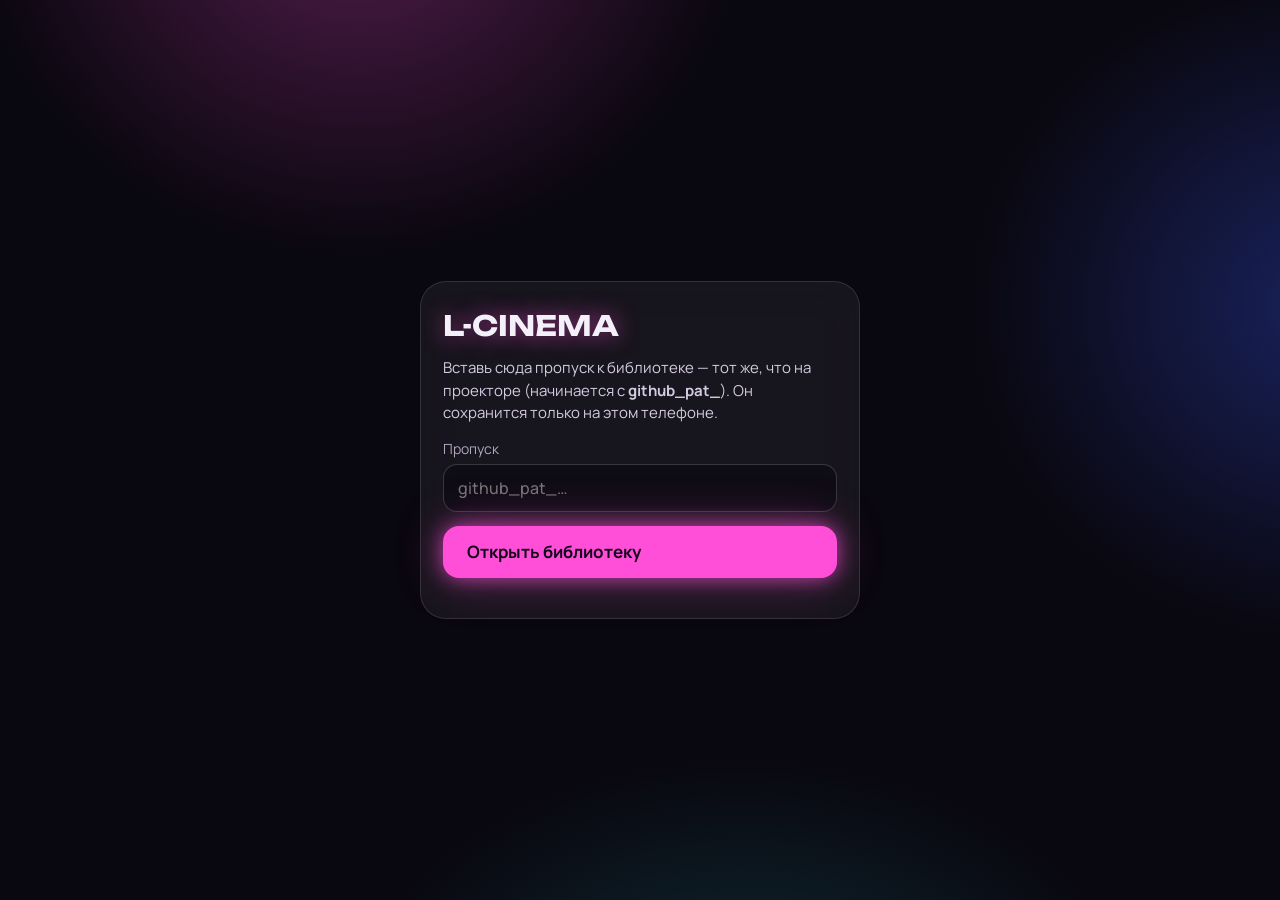
==== index.html @ c8a52bb5 "L-CINEMA для iPhone Co-Authored-By: Claude Opus 5.5 <noreply@anthropic.com> Claude-Session: https://" ====
<!doctype html>
<html lang="ru">
<head>
<meta charset="utf-8">
<meta name="viewport" content="width=device-width, initial-scale=1, viewport-fit=cover, user-scalable=no">
<meta name="apple-mobile-web-app-capable" content="yes">
<meta name="mobile-web-app-capable" content="yes">
<meta name="apple-mobile-web-app-status-bar-style" content="black-translucent">
<meta name="apple-mobile-web-app-title" content="L-CINEMA">
<meta name="theme-color" content="#09070F">
<link rel="apple-touch-icon" href="icon-180.png">
<link rel="icon" href="icon-180.png">
<link rel="manifest" href="manifest.json">
<title>L-CINEMA</title>
<link rel="preconnect" href="https://fonts.googleapis.com">
<link href="https://fonts.googleapis.com/css2?family=Unbounded:wght@500;700&family=Manrope:wght@400;500;700&display=swap" rel="stylesheet">
<link rel="stylesheet" href="style.css">
<link rel="stylesheet" href="mobile.css">
</head>
<body>
<div id="app"></div>
<div id="player" hidden></div>
<div id="setup" hidden>
  <div class="setup glass">
    <h1>L-CINEMA</h1>
    <p>Вставь сюда пропуск к библиотеке — тот же, что на проекторе (начинается с <b>github_pat_</b>). Он сохранится только на этом телефоне.</p>
    <label>Пропуск<input id="tok" autocomplete="off" autocapitalize="off" spellcheck="false" placeholder="github_pat_…"></label>
    <button class="btn pri" id="save">Открыть библиотеку</button>
    <p class="hint" id="setupErr"></p>
  </div>
</div>
<script src="web.js"></script>
<script>if (window.__ready) document.write('<script src="app.js"><\/script>');</script>
</body>
</html>
---- style.css ----
:root {
  --bg: #09070F;
  --text: #F4F0FA;
  --muted: #B0A6C0;
  --soft: #C6BCD6;
  --pink: #FF4FD8;
  --cyan: #5CF2FF;
  --gold: #FFD84D;
  --glass: rgba(255,255,255,0.06);
  --line: rgba(255,255,255,0.12);
}

html, body {
  margin: 0;
  height: 100%;
  overflow: hidden;
  color: var(--text);
  font-family: Manrope, system-ui, sans-serif;
  background:
    radial-gradient(560px 520px at 28% -12%, rgba(255,79,216,0.30), transparent 70%),
    radial-gradient(520px 480px at 104% 34%, rgba(59,91,255,0.32), transparent 70%),
    radial-gradient(600px 440px at 58% 118%, rgba(46,230,240,0.18), transparent 70%),
    var(--bg);
}
* { box-sizing: border-box; }
::-webkit-scrollbar { display: none; }
button { font-family: inherit; }

#app { display: flex; gap: 20px; height: 100vh; padding: 20px; }

.glass {
  background: var(--glass);
  border: 1px solid var(--line);
  -webkit-backdrop-filter: blur(20px);
  backdrop-filter: blur(20px);
}

/* ---------- focus (remote control) ---------- */
[data-f] { outline: none; }
[data-f]:focus {
  outline: 2px solid var(--cyan);
  outline-offset: 3px;
  box-shadow: 0 0 18px rgba(92,242,255,0.7), 0 0 40px rgba(92,242,255,0.3);
}
.card:focus { outline: none; box-shadow: none; }
.card:focus .poster {
  outline: 2px solid var(--cyan);
  outline-offset: 3px;
  box-shadow: 0 0 18px rgba(92,242,255,0.7), 0 0 40px rgba(92,242,255,0.35);
  transform: scale(1.05);
}

/* ---------- sidebar ---------- */
.nav {
  width: 76px; flex-shrink: 0; border-radius: 26px;
  display: flex; flex-direction: column; align-items: center; gap: 14px; padding: 24px 0;
}
.logo {
  font-family: Unbounded, sans-serif; font-weight: 700; font-size: 17px; color: #FF7BE5;
  text-shadow: 0 0 12px var(--pink), 0 0 28px var(--pink); margin-bottom: 18px; letter-spacing: -0.5px;
}
.ni {
  width: 50px; height: 50px; border-radius: 16px; border: 0; background: transparent; color: var(--soft);
  display: flex; align-items: center; justify-content: center; cursor: pointer;
}
.ni.on { background: var(--pink); color: #12051A; box-shadow: 0 0 18px rgba(255,79,216,0.75), 0 0 42px rgba(255,79,216,0.35); }
.nav .spacer { flex: 1; }
.ni.sync.spin svg { animation: spin 1s linear infinite; }
@keyframes spin { to { transform: rotate(360deg); } }

/* ---------- main ---------- */
#main {
  flex: 1; min-width: 0; overflow-y: auto; overflow-x: hidden;
  padding: 12px 20px 48px 8px; scroll-padding: 40px;
  display: flex; flex-direction: column; gap: 22px;
}
h1, h2, h3 { margin: 0; font-family: Unbounded, sans-serif; }
.h2 { font-weight: 500; font-size: 22px; }
.sub { font-size: 15px; color: var(--muted); }
.topline { display: flex; justify-content: space-between; align-items: center; gap: 16px; min-height: 22px; }
.status { font-size: 13px; color: var(--muted); }
.status.err { color: #FF9AB8; }

/* ---------- hero ---------- */
.hero {
  position: relative; flex-shrink: 0; height: 300px; border-radius: 26px; overflow: hidden; display: flex;
  box-shadow: inset 0 1px 0 rgba(255,255,255,0.12), 0 0 0 1px rgba(255,79,216,0.15), 0 20px 60px rgba(0,0,0,0.45);
}
.hero .info { position: relative; z-index: 1; flex: 1; display: flex; flex-direction: column; justify-content: flex-end; gap: 12px; padding: 32px 38px; }
.hero .kicker { font-size: 14px; font-weight: 700; letter-spacing: 0.08em; text-transform: uppercase; color: var(--cyan); text-shadow: 0 0 10px rgba(92,242,255,0.8); }
.hero h1 { font-size: 44px; line-height: 1.05; font-weight: 700; }
.hero .meta { font-size: 17px; color: #D4CBE0; }
.hero .art { width: 400px; flex-shrink: 0; margin: 14px; border-radius: 18px; overflow: hidden; background: rgba(60,40,90,0.55); border: 1px solid rgba(255,255,255,0.10); position: relative; }
.hero .art img { width: 100%; height: 100%; object-fit: cover; display: block; }
.btns { display: flex; gap: 12px; flex-wrap: wrap; margin-top: 4px; }

.btn {
  height: 52px; padding: 0 24px; border-radius: 16px; border: 1px solid rgba(255,255,255,0.22);
  background: rgba(255,255,255,0.08); color: var(--text); font-weight: 700; font-size: 17px;
  display: inline-flex; align-items: center; gap: 10px; cursor: pointer; white-space: nowrap;
}
.btn.pri { background: var(--pink); color: #12051A; border: 0; box-shadow: 0 0 20px rgba(255,79,216,0.7), 0 0 50px rgba(255,79,216,0.3); }
.btn.warn { border-color: rgba(255,120,160,0.5); color: #FFB3CB; }
.btn.small { height: 42px; padding: 0 16px; font-size: 15px; border-radius: 13px; }

/* ---------- chips ---------- */
.chips { display: flex; gap: 10px; flex-wrap: wrap; }
.chip {
  height: 40px; padding: 0 18px; border-radius: 20px; display: inline-flex; align-items: center; gap: 8px;
  font-size: 15px; font-weight: 700; color: #DDD4E8; cursor: pointer;
  background: rgba(255,255,255,0.06); border: 1px solid rgba(255,255,255,0.12);
}
.chip.on { background: rgba(92,242,255,0.14); color: #A8F8FF; border-color: var(--cyan); box-shadow: 0 0 14px rgba(92,242,255,0.5), inset 0 0 10px rgba(92,242,255,0.2); }
.tag { height: 30px; padding: 0 12px; border-radius: 15px; display: inline-flex; align-items: center; font-size: 13px; font-weight: 700; background: rgba(255,255,255,0.07); border: 1px solid rgba(255,255,255,0.14); color: #DDD4E8; }
.tag.ok { background: rgba(92,242,255,0.12); border-color: rgba(92,242,255,0.6); color: #A8F8FF; box-shadow: 0 0 12px rgba(92,242,255,0.35); }

/* ---------- rows & cards ---------- */
.section { display: flex; flex-direction: column; gap: 12px; }
.section .head { display: flex; align-items: baseline; gap: 14px; }
.row { display: flex; gap: 18px; overflow-x: auto; padding: 10px 8px 12px; margin: -10px -8px 0; scroll-padding: 24px; }
.card { width: 136px; flex-shrink: 0; display: flex; flex-direction: column; gap: 8px; cursor: pointer; }
.poster {
  position: relative; width: 136px; height: 196px; border-radius: 14px; overflow: hidden;
  border: 1px solid rgba(255,255,255,0.10); display: flex; align-items: flex-end; padding: 10px;
  font-weight: 700; font-size: 14px; line-height: 1.2; transition: transform .15s ease;
}
.poster img { position: absolute; left: 0; top: 0; width: 100%; height: 100%; object-fit: cover; }
.poster .ph { position: relative; }
.card.resume .poster { border: 2px solid var(--pink); box-shadow: 0 0 16px rgba(255,79,216,0.55); }
.overlay {
  position: absolute; left: 8px; right: 8px; bottom: 8px; padding: 7px 8px; border-radius: 10px;
  background: rgba(10,8,16,0.62); -webkit-backdrop-filter: blur(10px); backdrop-filter: blur(10px);
  display: flex; flex-direction: column; gap: 6px; font-size: 12px; font-weight: 700;
}
.bar { height: 4px; border-radius: 2px; background: rgba(255,255,255,0.15); overflow: hidden; }
.bar i { display: block; height: 100%; border-radius: 2px; background: var(--pink); box-shadow: 0 0 8px var(--pink); }
.bar.cy i { background: var(--cyan); box-shadow: 0 0 8px var(--cyan); }
.ct { font-size: 14px; font-weight: 700; white-space: nowrap; overflow: hidden; text-overflow: ellipsis; }
.cm { font-size: 13px; color: var(--muted); white-space: nowrap; overflow: hidden; text-overflow: ellipsis; }
.stars-t { color: var(--gold); letter-spacing: 1px; text-shadow: 0 0 8px rgba(255,216,77,0.8); }
.want-t { color: var(--cyan); font-weight: 700; }

.grid { display: grid; grid-template-columns: repeat(5, minmax(0, 1fr)); gap: 24px 22px; }
.grid .card, .grid .poster { width: 100%; }
.grid .poster { height: 226px; }

/* ---------- genres screen ---------- */
.split { display: flex; gap: 20px; min-height: 100%; }
.side { width: 250px; flex-shrink: 0; border-radius: 26px; padding: 22px 16px; display: flex; flex-direction: column; gap: 6px; align-self: flex-start; }
.side h1 { font-size: 26px; margin: 0 0 12px 10px; }
.gbtn {
  height: 46px; padding: 0 14px; border-radius: 14px; border: 0; background: transparent; color: #DDD4E8;
  display: flex; align-items: center; justify-content: space-between; font-weight: 700; font-size: 16px; cursor: pointer; text-align: left;
}
.gbtn.on { background: var(--pink); color: #12051A; box-shadow: 0 0 18px rgba(255,79,216,0.7), 0 0 40px rgba(255,79,216,0.3); }
.gbtn span:last-child { font-size: 14px; opacity: 0.8; }
.content { flex: 1; min-width: 0; display: flex; flex-direction: column; gap: 22px; }
.title-glow { font-size: 34px; font-weight: 700; text-shadow: 0 0 22px rgba(255,79,216,0.55); }

/* ---------- film screen ---------- */
.film { display: flex; gap: 46px; }
.film .big {
  width: 330px; height: 495px; flex-shrink: 0; border-radius: 22px; overflow: hidden; position: relative;
  border: 1px solid rgba(255,255,255,0.14);
  box-shadow: 0 0 0 1px rgba(255,79,216,0.25), 0 0 40px rgba(255,79,216,0.35), 0 30px 80px rgba(0,0,0,0.5);
  display: flex; align-items: flex-end; padding: 20px; font-family: Unbounded, sans-serif; font-size: 24px;
}
.film .big img { position: absolute; left: 0; top: 0; width: 100%; height: 100%; object-fit: cover; }
.film .body { flex: 1; min-width: 0; display: flex; flex-direction: column; gap: 16px; padding-top: 6px; }
.film h1 { font-size: 44px; line-height: 1.05; font-weight: 700; text-shadow: 0 0 26px rgba(255,79,216,0.5); }
.film .meta { font-size: 17px; color: #D4CBE0; }
.film .desc { margin: 0; max-width: 680px; font-size: 16px; line-height: 1.55; color: var(--muted); }
.panel { padding: 22px 26px; border-radius: 24px; display: flex; flex-direction: column; gap: 14px; max-width: 720px; box-shadow: inset 0 1px 0 rgba(255,255,255,0.12), 0 20px 60px rgba(0,0,0,0.4); }
.panel .ph { display: flex; justify-content: space-between; align-items: center; gap: 12px; }
.panel h2 { font-size: 18px; font-weight: 500; }
.rate { display: flex; align-items: center; gap: 20px; }
.stars { display: inline-flex; gap: 8px; filter: drop-shadow(0 0 6px rgba(255,216,77,0.6)); }
.star { position: relative; width: 48px; height: 48px; padding: 4px; border: 0; border-radius: 12px; background: transparent; cursor: pointer; }
.star svg { left: 4px !important; top: 4px !important; }
.star .fill { left: 4px !important; top: 4px !important; }
.star svg { position: absolute; left: 0; top: 0; }
.star .fill { position: absolute; left: 0; top: 0; height: 40px; overflow: hidden; display: block; }
.rnum { font-family: Unbounded, sans-serif; font-weight: 700; font-size: 24px; color: var(--gold); text-shadow: 0 0 14px rgba(255,216,77,0.8); min-width: 48px; }
.heart { width: 48px; height: 48px; border-radius: 24px; display: flex; align-items: center; justify-content: center; cursor: pointer; border: 1px solid rgba(255,255,255,0.14); background: rgba(255,255,255,0.06); }
.heart.on { border-color: var(--pink); background: rgba(255,79,216,0.14); box-shadow: 0 0 16px rgba(255,79,216,0.6); }
.hint { font-size: 13px; color: var(--muted); }
.review { font-size: 16px; line-height: 1.5; color: #E2DAEC; font-style: italic; }

/* ---------- episodes ---------- */
.season { font-family: Unbounded, sans-serif; font-size: 16px; font-weight: 500; color: var(--soft); margin-top: 6px; }
.eps { display: flex; flex-direction: column; gap: 8px; max-width: 760px; }
.ep {
  display: flex; align-items: center; gap: 14px; padding: 12px 16px; border-radius: 16px; cursor: pointer;
  background: rgba(255,255,255,0.05); border: 1px solid rgba(255,255,255,0.10); color: var(--text); text-align: left; font-size: 16px;
}
.ep .n { width: 34px; font-family: Unbounded, sans-serif; font-weight: 700; color: var(--soft); flex-shrink: 0; }
.ep .t { flex: 1; min-width: 0; display: flex; flex-direction: column; gap: 6px; }
.ep .t b { white-space: nowrap; overflow: hidden; text-overflow: ellipsis; }
.ep .s { font-size: 13px; color: var(--muted); white-space: nowrap; }
.ep.done .n { color: #8FD4C1; }
.ep.last {
  border: 2px solid var(--pink); background: rgba(255,79,216,0.12);
  box-shadow: 0 0 18px rgba(255,79,216,0.55), inset 0 0 14px rgba(255,79,216,0.18);
}
.ep.last .here { color: #FF9BEA; font-weight: 700; font-size: 13px; text-shadow: 0 0 10px rgba(255,79,216,0.8); }

/* ---------- lists (diary, downloads) ---------- */
.list { display: flex; flex-direction: column; gap: 10px; }
.li {
  display: flex; align-items: center; gap: 18px; padding: 14px 18px; border-radius: 18px; cursor: pointer;
  background: rgba(255,255,255,0.05); border: 1px solid rgba(255,255,255,0.10); color: var(--text); text-align: left; font-size: 16px; width: 100%;
}
.li .d { width: 92px; flex-shrink: 0; font-size: 14px; color: var(--muted); }
.li .m { flex: 1; min-width: 0; display: flex; flex-direction: column; gap: 6px; }
.li .m b { font-size: 17px; white-space: nowrap; overflow: hidden; text-overflow: ellipsis; }
.li .r { flex-shrink: 0; display: flex; align-items: center; gap: 12px; font-size: 14px; }
.stats { display: flex; gap: 14px; }
.stat { padding: 16px 22px; border-radius: 20px; min-width: 170px; }
.stat b { display: block; font-family: Unbounded, sans-serif; font-size: 30px; color: var(--text); text-shadow: 0 0 18px rgba(255,79,216,0.5); }
.stat span { font-size: 14px; color: var(--muted); }
.storage { padding: 18px 22px; border-radius: 20px; display: flex; flex-direction: column; gap: 10px; max-width: 760px; }

/* ---------- empty ---------- */
.empty { margin: auto; max-width: 640px; padding: 40px 44px; border-radius: 28px; display: flex; flex-direction: column; gap: 16px; text-align: center; align-items: center; }
.empty h1 { font-size: 30px; text-shadow: 0 0 22px rgba(255,79,216,0.55); }
.empty p { margin: 0; font-size: 17px; line-height: 1.55; color: #D4CBE0; }

/* ---------- screensavers ---------- */
.savers { display: grid; grid-template-columns: repeat(3, minmax(0, 1fr)); gap: 26px 22px; }
.tile { display: flex; flex-direction: column; gap: 10px; cursor: pointer; }
.tile:focus { outline: none; box-shadow: none; }
.thumb {
  position: relative; height: 200px; border-radius: 18px; overflow: hidden; background: rgba(60,40,90,0.55);
  border: 1px solid rgba(255,255,255,0.12); transition: transform .15s ease;
}
.thumb img { position: absolute; left: 0; top: 0; width: 100%; height: 100%; object-fit: cover; }
.px img { image-rendering: pixelated; image-rendering: crisp-edges; }
.thumb .kind { position: absolute; right: 10px; bottom: 10px; padding: 4px 10px; border-radius: 10px; font-size: 12px; font-weight: 700; background: rgba(10,8,16,0.62); }
.tile:focus .thumb { outline: 2px solid var(--cyan); outline-offset: 3px; box-shadow: 0 0 18px rgba(92,242,255,0.7), 0 0 40px rgba(92,242,255,0.35); transform: scale(1.03); }
.full { position: fixed; left: 0; top: 0; right: 0; bottom: 0; z-index: 50; background: #000; }
.full img { width: 100%; height: 100%; object-fit: cover; display: block; }

/* ---------- collections (Хэллоуин, Рождество) ---------- */
.ctiles { display: flex; gap: 18px; }
.ctile {
  width: 340px; height: 150px; border-radius: 22px; border: 1px solid rgba(255,255,255,0.18); cursor: pointer;
  display: flex; flex-direction: column; justify-content: flex-end; align-items: flex-start; gap: 6px; padding: 20px 24px;
  color: #fff; text-align: left; transition: transform .15s ease;
}
.ctile:focus { transform: scale(1.03); }
.ctitle { font-family: Unbounded, sans-serif; font-weight: 700; font-size: 28px; text-shadow: 0 2px 18px rgba(0,0,0,0.45); }
.csub { font-size: 14px; font-weight: 700; opacity: 0.9; }
.th-halloween.ctile { background: linear-gradient(135deg, #3a0f6b 0%, #7b2cbf 45%, #ff7a1a 100%); box-shadow: 0 0 26px rgba(255,122,26,0.35); }
.th-christmas.ctile { background: linear-gradient(135deg, #8e0b22 0%, #c8102e 40%, #0c7a43 100%); box-shadow: 0 0 26px rgba(200,16,46,0.35); }
.th-default.ctile { background: linear-gradient(135deg, #3b2850, #2a3458); }

.themed { border-radius: 26px; padding: 20px 22px 6px; }
.themed.th-halloween { background: linear-gradient(120deg, rgba(123,44,191,0.35), rgba(255,122,26,0.28)); border: 1px solid rgba(255,140,60,0.35); }
.themed.th-christmas { background: linear-gradient(120deg, rgba(200,16,46,0.32), rgba(12,122,67,0.32)); border: 1px solid rgba(220,60,80,0.35); }

body.theme-halloween {
  background:
    radial-gradient(700px 600px at 15% 0%, rgba(140,50,220,0.75), transparent 70%),
    radial-gradient(700px 600px at 100% 100%, rgba(255,122,26,0.70), transparent 70%),
    linear-gradient(135deg, #1a0630 0%, #2c0b4f 45%, #4a1a12 100%);
}
body.theme-christmas {
  background:
    radial-gradient(700px 600px at 10% 0%, rgba(210,20,50,0.70), transparent 70%),
    radial-gradient(700px 600px at 100% 100%, rgba(16,140,75,0.70), transparent 70%),
    linear-gradient(135deg, #2a0510 0%, #1d0a12 50%, #052a17 100%);
}
body.theme-halloween .coll-title { text-shadow: 0 0 24px rgba(255,122,26,0.9); }
body.theme-christmas .coll-title { text-shadow: 0 0 24px rgba(255,60,80,0.8); }

/* hero: the poster fills the whole panel behind the text */
.hero .bg { position: absolute; left: 0; top: 0; right: 0; bottom: 0; }
.hero .bg img { width: 100%; height: 100%; object-fit: cover; object-position: center 22%; display: block; }
.hero .shade {
  position: absolute; left: 0; top: 0; right: 0; bottom: 0;
  background: linear-gradient(90deg, rgba(9,7,15,0.94) 0%, rgba(9,7,15,0.72) 38%, rgba(9,7,15,0.18) 75%, rgba(9,7,15,0.05) 100%),
              linear-gradient(0deg, rgba(9,7,15,0.55) 0%, rgba(9,7,15,0) 45%);
}

/* hero: low-res posters are blurred into the background, the sharp poster sits on the right */
.hero .bg.blur img { filter: blur(26px) saturate(1.3) brightness(0.75); transform: scale(1.25); }
.hero .pst {
  position: relative; z-index: 1; flex-shrink: 0; align-self: center; height: 250px; width: 167px; margin-right: 40px;
  border-radius: 16px; overflow: hidden; border: 1px solid rgba(255,255,255,0.18);
  box-shadow: 0 18px 50px rgba(0,0,0,0.55), 0 0 30px rgba(255,79,216,0.25);
}
.hero .pst img { width: 100%; height: 100%; object-fit: cover; display: block; }

/* parts of a franchise */
.part { display: flex; flex-direction: column; gap: 6px; flex-shrink: 0; }
.part .pnum { font-size: 12px; font-weight: 700; color: var(--muted); text-transform: uppercase; letter-spacing: 0.06em; }
.part.cur .poster { border: 2px solid var(--pink); box-shadow: 0 0 16px rgba(255,79,216,0.55); }
.part.cur .pnum { color: #FF9BEA; }

.btn.on { border-color: var(--cyan); color: #A8F8FF; background: rgba(92,242,255,0.12); }

.upd { display: flex; align-items: center; justify-content: space-between; gap: 16px; padding: 12px 14px 12px 20px; border-radius: 18px; flex-shrink: 0;
  border-color: rgba(92,242,255,0.5); box-shadow: 0 0 18px rgba(92,242,255,0.25); font-weight: 700; }

/* hero carousel */
.hero.fade .bg img, .hero.fade .pst img { animation: heroIn .9s ease; }
.hero.fade .info { animation: heroText .6s ease; }
@keyframes heroIn { from { opacity: 0; } to { opacity: 1; } }
@keyframes heroText { from { opacity: 0; transform: translateY(8px); } to { opacity: 1; transform: none; } }
.dots { display: flex; gap: 6px; margin-top: 6px; }
.dots i { width: 8px; height: 8px; border-radius: 4px; background: rgba(255,255,255,0.28); transition: all .3s; }
.dots i.on { width: 22px; background: var(--pink); box-shadow: 0 0 8px var(--pink); }

/* three collection tiles in a row */
.ctiles { display: grid; grid-template-columns: repeat(3, minmax(0, 1fr)); gap: 18px; }
.ctile { width: auto; }
.th-love.ctile { background: linear-gradient(135deg, #5b16c9 0%, #b02bd8 45%, #ff4fd8 100%); box-shadow: 0 0 26px rgba(255,79,216,0.35); }
body.theme-love {
  background:
    radial-gradient(700px 600px at 10% 0%, rgba(255,79,216,0.65), transparent 70%),
    radial-gradient(700px 600px at 100% 100%, rgba(110,40,255,0.65), transparent 70%),
    linear-gradient(135deg, #1e0628 0%, #14081f 50%, #0f0a2a 100%);
}
body.theme-love .coll-title { text-shadow: 0 0 24px rgba(255,79,216,0.9); }

/* Mac: mouse hover looks like the remote's focus, room for the window buttons */
html.mac #app { padding-top: 38px; }
html.mac [data-f]:hover:not(.card):not(.tile) { outline: 2px solid rgba(92,242,255,0.6); outline-offset: 3px; }
html.mac .card:hover .poster, html.mac .tile:hover .thumb { outline: 2px solid rgba(92,242,255,0.6); outline-offset: 3px; transform: scale(1.03); }
html.mac body { -webkit-user-select: none; user-select: none; }

/* clickable dots under the top panel */
.dots { gap: 2px; margin-top: 4px; }
.dot { width: 26px; height: 22px; padding: 0; border: 0; background: transparent; display: inline-flex; align-items: center; justify-content: center; cursor: pointer; border-radius: 11px; }
.dot i { width: 8px; height: 8px; border-radius: 4px; background: rgba(255,255,255,0.32); transition: all .3s; display: block; }
.dot.on i { width: 22px; background: var(--pink); box-shadow: 0 0 8px var(--pink); }
.dot:focus { box-shadow: none; outline: 2px solid var(--cyan); outline-offset: 1px; }
.dot.on { width: 34px; }

/* bigger posters and captions, readable from the sofa */
.row { gap: 24px; }
.card { width: 200px; gap: 10px; }
.poster { width: 200px; height: 290px; border-radius: 18px; font-size: 18px; }
.ct { font-size: 19px; }
.cm { font-size: 16px; }
.overlay { font-size: 15px; padding: 9px 10px; }
.bar { height: 5px; }
.section .head .h2 { font-size: 26px; }
.sub { font-size: 17px; }
.grid { grid-template-columns: repeat(4, minmax(0, 1fr)); gap: 30px 26px; }
.grid .poster { height: 320px; }
.part .pnum { font-size: 14px; }
---- mobile.css ----
/* L-CINEMA on iPhone: the same look, laid out for a phone held in the hand */
html.web, html.web body { height: auto; min-height: 100%; overflow: auto; -webkit-text-size-adjust: 100%; }
html.web body { overscroll-behavior: none; }
html.web [data-f]:focus { outline: none; box-shadow: none; }
html.web .card:focus .poster { outline: none; box-shadow: none; transform: none; }
html.web button { -webkit-tap-highlight-color: transparent; }

/* setup screen */
#setup { position: fixed; inset: 0; display: flex; align-items: center; justify-content: center; padding: 20px; }
#setup[hidden] { display: none; }
.setup { width: 100%; max-width: 440px; border-radius: 26px; padding: 26px 22px; display: flex; flex-direction: column; gap: 14px; }
.setup h1 { font-size: 28px; text-shadow: 0 0 22px rgba(255,79,216,0.6); }
.setup p { margin: 0; font-size: 15px; line-height: 1.5; color: #D4CBE0; }
.setup label { display: flex; flex-direction: column; gap: 6px; font-size: 14px; color: var(--muted); }
.setup input { height: 48px; border-radius: 14px; border: 1px solid rgba(255,255,255,0.18); background: rgba(9,7,15,0.6); color: var(--text); font: 500 16px Manrope, sans-serif; padding: 0 14px; }

/* player */
#player { position: fixed; inset: 0; z-index: 100; background: #000; display: flex; flex-direction: column; }
#player[hidden] { display: none; }
#player .pbar { display: flex; align-items: center; gap: 10px; padding: calc(env(safe-area-inset-top) + 8px) 12px 8px; background: #09070F; }
#player .pbar b { flex: 1; min-width: 0; font-size: 14px; white-space: nowrap; overflow: hidden; text-overflow: ellipsis; }
#player iframe, #player video { flex: 1; width: 100%; border: 0; background: #000; }
body.playing { overflow: hidden; }

@media (max-width: 900px) {
  html.web #app { display: block; height: auto; padding: calc(env(safe-area-inset-top) + 10px) 14px calc(env(safe-area-inset-bottom) + 86px); }
  html.web #main { overflow: visible; padding: 0; gap: 18px; }

  /* menu becomes a bar at the bottom */
  html.web .nav { position: fixed; z-index: 50; left: 10px; right: 10px; bottom: calc(env(safe-area-inset-bottom) + 8px); width: auto; height: 64px;
    flex-direction: row; justify-content: space-around; padding: 0 6px; border-radius: 22px; background: rgba(20,16,28,0.94); -webkit-backdrop-filter: blur(18px); backdrop-filter: blur(18px); }
  html.web .nav .logo, html.web .nav .spacer { display: none; }
  html.web .ni { width: 46px; height: 46px; border-radius: 14px; }

  html.web .topline { min-height: 0; }
  html.web .title-glow { font-size: 26px; }

  /* top panel */
  html.web .hero { height: 250px; border-radius: 22px; }
  html.web .hero .info { padding: 18px; gap: 8px; }
  html.web .hero h1 { font-size: 26px; }
  html.web .hero .meta { font-size: 13px; }
  html.web .hero .kicker { font-size: 11px; }
  html.web .hero .pst { display: none; }
  html.web .btn { height: 44px; padding: 0 16px; font-size: 15px; border-radius: 14px; }
  html.web .btn.small { height: 38px; padding: 0 12px; font-size: 14px; }
  html.web .dot { width: 22px; }

  /* rows and posters */
  html.web .section .head .h2 { font-size: 20px; }
  html.web .sub { font-size: 14px; }
  html.web .row { gap: 12px; margin: -10px -14px 0; padding: 10px 14px 6px; -webkit-overflow-scrolling: touch; }
  html.web .card { width: 124px; gap: 6px; }
  html.web .poster { width: 124px; height: 180px; border-radius: 14px; font-size: 13px; padding: 8px; }
  html.web .ct { font-size: 14px; }
  html.web .cm { font-size: 12px; }
  html.web .overlay { font-size: 11px; padding: 6px; left: 6px; right: 6px; bottom: 6px; }

  /* collections */
  html.web .ctiles { grid-template-columns: 1fr; gap: 10px; }
  html.web .ctile { height: 86px; padding: 14px 18px; border-radius: 18px; }
  html.web .ctitle { font-size: 20px; }
  html.web .csub { font-size: 12px; }

  /* genres: list on top, films below */
  html.web .split { flex-direction: column; gap: 14px; }
  html.web .side { width: auto; flex-direction: row; overflow-x: auto; padding: 8px; gap: 6px; border-radius: 18px; align-self: stretch; }
  html.web .side h1 { display: none; }
  html.web .gbtn { height: 40px; flex-shrink: 0; gap: 8px; font-size: 14px; padding: 0 12px; }
  html.web .content .topline { flex-direction: column; align-items: flex-start; gap: 10px; }
  html.web .grid { grid-template-columns: repeat(3, minmax(0, 1fr)); gap: 16px 10px; }
  html.web .grid .poster { height: auto; aspect-ratio: 2 / 3; }
  html.web .chips { gap: 8px; }
  html.web .chip { height: 36px; padding: 0 14px; font-size: 13px; }

  /* film page */
  html.web .film { flex-direction: column; gap: 16px; }
  html.web .film .big { width: 160px; height: 240px; font-size: 16px; border-radius: 16px; }
  html.web .film h1 { font-size: 28px; }
  html.web .film .meta { font-size: 14px; }
  html.web .film .desc { font-size: 15px; }
  html.web .panel { padding: 16px; border-radius: 20px; }
  html.web .rate { gap: 10px; flex-wrap: wrap; }
  html.web .star { width: 42px; height: 42px; padding: 3px; }
  html.web .stars { gap: 2px; }
  html.web .panel .ph { flex-direction: column; align-items: flex-start; gap: 4px; }
  html.web .ep { padding: 10px 12px; font-size: 14px; }

  /* diary, library, screensavers */
  html.web .stats { flex-wrap: wrap; gap: 10px; }
  html.web .stat { min-width: 0; flex: 1 1 40%; padding: 12px 14px; }
  html.web .stat b { font-size: 24px; }
  html.web .li { gap: 10px; padding: 12px; font-size: 14px; }
  html.web .li .d { width: 70px; font-size: 12px; }
  html.web .savers { grid-template-columns: 1fr 1fr; gap: 14px 10px; }
  html.web .thumb { height: 110px; }
  html.web .empty { padding: 24px 18px; }
  html.web .empty h1 { font-size: 22px; }
}
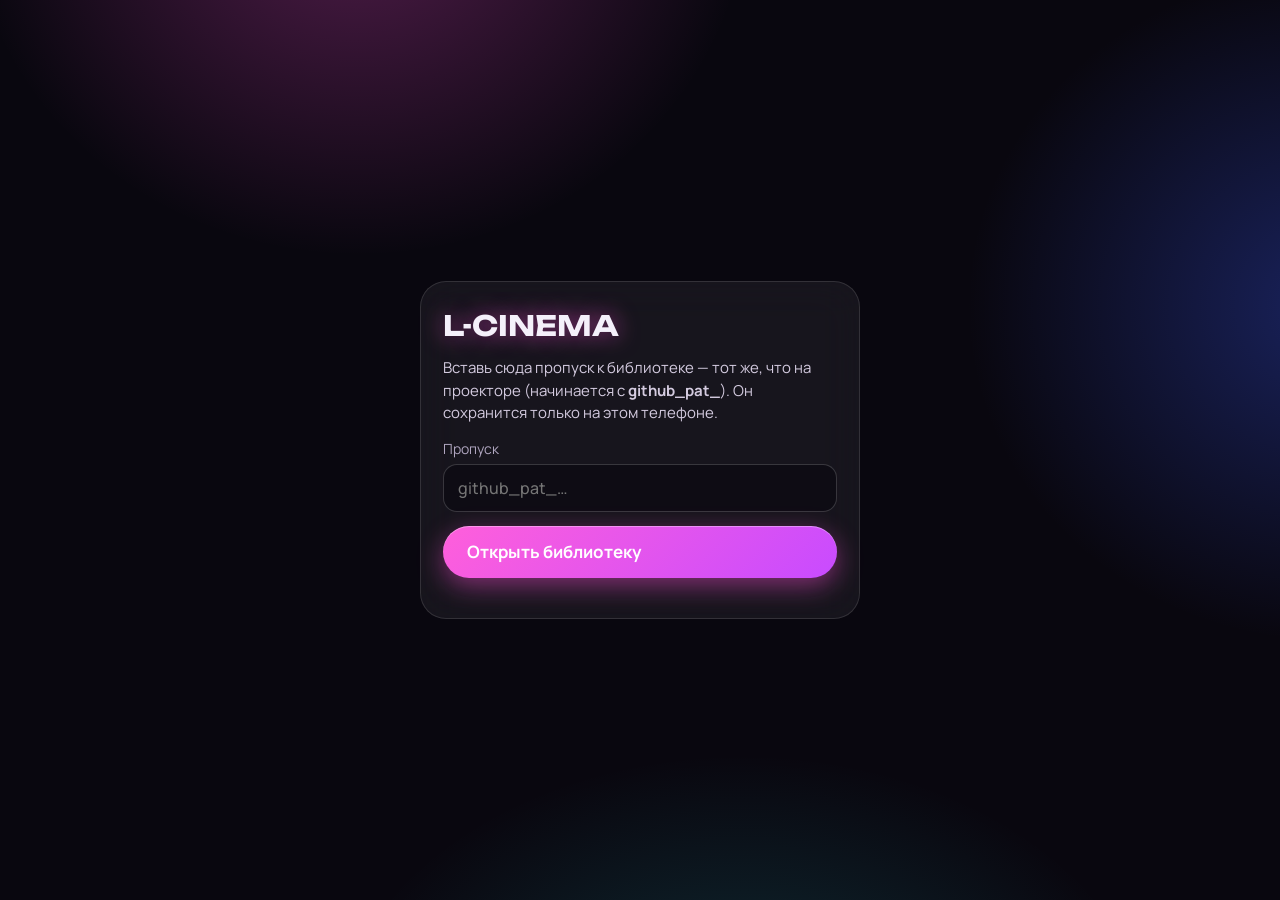
==== commit f9694c27: "Bundled fonts Co-Authored-By: Claude Opus 5.5 <noreply@anthropic.com> Claude-Session: https://claude" ====
--- a/index.html
+++ b/index.html
@@ -12,10 +12,7 @@
 <link rel="icon" href="icon-180.png">
 <link rel="manifest" href="manifest.json">
 <title>L-CINEMA</title>
-<link rel="preconnect" href="https://fonts.googleapis.com">
-<link href="https://fonts.googleapis.com/css2?family=Unbounded:wght@500;700&family=Manrope:wght@400;500;700&display=swap" rel="stylesheet">
-<link rel="stylesheet" href="style.css">
-<link rel="stylesheet" href="mobile.css">
+<script>/* always take the newest look, not a copy the phone kept from before */ var V = Date.now(); document.write('<link rel="stylesheet" href="style.css?v=' + V + '"><link rel="stylesheet" href="mobile.css?v=' + V + '">');</script>
 </head>
 <body>
 <div id="app"></div>
@@ -29,7 +26,7 @@
     <p class="hint" id="setupErr"></p>
   </div>
 </div>
-<script src="web.js"></script>
-<script>if (window.__ready) document.write('<script src="app.js"><\/script>');</script>
+<script>document.write('<script src="web.js?v=' + V + '"><\/script>');</script>
+<script>if (window.__ready) document.write('<script src="app.js?v=' + V + '"><\/script>');</script>
 </body>
 </html>
--- a/style.css
+++ b/style.css
@@ -1,3 +1,6 @@
+/* fonts ship with the app: the interface opens at once, even without internet */
+@font-face { font-family: Unbounded; src: url(fonts/Unbounded.woff) format('woff'); font-weight: 200 900; font-display: swap; }
+@font-face { font-family: Manrope; src: url(fonts/Manrope.woff) format('woff'); font-weight: 200 800; font-display: swap; }
 :root {
   --bg: #09070F;
   --text: #F4F0FA;
@@ -57,7 +60,7 @@
 }
 .logo {
   font-family: Unbounded, sans-serif; font-weight: 700; font-size: 17px; color: #FF7BE5;
-  text-shadow: 0 0 12px var(--pink), 0 0 28px var(--pink); margin-bottom: 18px; letter-spacing: -0.5px;
+  text-shadow: 0 0 12px var(--pink), 0 0 28px var(--pink); margin-bottom: 18px; letter-spacing: -0.02em;
 }
 .ni {
   width: 50px; height: 50px; border-radius: 16px; border: 0; background: transparent; color: var(--soft);
@@ -87,8 +90,9 @@
   box-shadow: inset 0 1px 0 rgba(255,255,255,0.12), 0 0 0 1px rgba(255,79,216,0.15), 0 20px 60px rgba(0,0,0,0.45);
 }
 .hero .info { position: relative; z-index: 1; flex: 1; display: flex; flex-direction: column; justify-content: flex-end; gap: 12px; padding: 32px 38px; }
-.hero .kicker { font-size: 14px; font-weight: 700; letter-spacing: 0.08em; text-transform: uppercase; color: var(--cyan); text-shadow: 0 0 10px rgba(92,242,255,0.8); }
+.hero .kicker { font-size: 14px; font-weight: 700; letter-spacing: 0.06em; text-transform: uppercase; color: var(--cyan); text-shadow: 0 0 10px rgba(92,242,255,0.8); }
 .hero h1 { font-size: 44px; line-height: 1.05; font-weight: 700; }
+.hero h1.long { font-size: 34px; display: -webkit-box; -webkit-line-clamp: 2; -webkit-box-orient: vertical; overflow: hidden; }
 .hero .meta { font-size: 17px; color: #D4CBE0; }
 .hero .art { width: 400px; flex-shrink: 0; margin: 14px; border-radius: 18px; overflow: hidden; background: rgba(60,40,90,0.55); border: 1px solid rgba(255,255,255,0.10); position: relative; }
 .hero .art img { width: 100%; height: 100%; object-fit: cover; display: block; }
@@ -137,7 +141,7 @@
 .bar.cy i { background: var(--cyan); box-shadow: 0 0 8px var(--cyan); }
 .ct { font-size: 14px; font-weight: 700; white-space: nowrap; overflow: hidden; text-overflow: ellipsis; }
 .cm { font-size: 13px; color: var(--muted); white-space: nowrap; overflow: hidden; text-overflow: ellipsis; }
-.stars-t { color: var(--gold); letter-spacing: 1px; text-shadow: 0 0 8px rgba(255,216,77,0.8); }
+.stars-t { color: var(--gold); letter-spacing: 0.04em; text-shadow: 0 0 8px rgba(255,216,77,0.8); }
 .want-t { color: var(--cyan); font-weight: 700; }
 
 .grid { display: grid; grid-template-columns: repeat(5, minmax(0, 1fr)); gap: 24px 22px; }
@@ -250,7 +254,7 @@
 .ctile:focus { transform: scale(1.03); }
 .ctitle { font-family: Unbounded, sans-serif; font-weight: 700; font-size: 28px; text-shadow: 0 2px 18px rgba(0,0,0,0.45); }
 .csub { font-size: 14px; font-weight: 700; opacity: 0.9; }
-.th-halloween.ctile { background: linear-gradient(135deg, #3a0f6b 0%, #7b2cbf 45%, #ff7a1a 100%); box-shadow: 0 0 26px rgba(255,122,26,0.35); }
+.th-halloween.ctile { background: linear-gradient(135deg, #5a1a86 0%, #b93d12 36%, #f26a1b 62%, #ffa23a 100%); box-shadow: 0 0 28px rgba(255,122,26,0.45); }
 .th-christmas.ctile { background: linear-gradient(135deg, #8e0b22 0%, #c8102e 40%, #0c7a43 100%); box-shadow: 0 0 26px rgba(200,16,46,0.35); }
 .th-default.ctile { background: linear-gradient(135deg, #3b2850, #2a3458); }
 
@@ -258,18 +262,6 @@
 .themed.th-halloween { background: linear-gradient(120deg, rgba(123,44,191,0.35), rgba(255,122,26,0.28)); border: 1px solid rgba(255,140,60,0.35); }
 .themed.th-christmas { background: linear-gradient(120deg, rgba(200,16,46,0.32), rgba(12,122,67,0.32)); border: 1px solid rgba(220,60,80,0.35); }
 
-body.theme-halloween {
-  background:
-    radial-gradient(700px 600px at 15% 0%, rgba(140,50,220,0.75), transparent 70%),
-    radial-gradient(700px 600px at 100% 100%, rgba(255,122,26,0.70), transparent 70%),
-    linear-gradient(135deg, #1a0630 0%, #2c0b4f 45%, #4a1a12 100%);
-}
-body.theme-christmas {
-  background:
-    radial-gradient(700px 600px at 10% 0%, rgba(210,20,50,0.70), transparent 70%),
-    radial-gradient(700px 600px at 100% 100%, rgba(16,140,75,0.70), transparent 70%),
-    linear-gradient(135deg, #2a0510 0%, #1d0a12 50%, #052a17 100%);
-}
 body.theme-halloween .coll-title { text-shadow: 0 0 24px rgba(255,122,26,0.9); }
 body.theme-christmas .coll-title { text-shadow: 0 0 24px rgba(255,60,80,0.8); }
 
@@ -315,12 +307,6 @@
 .ctiles { display: grid; grid-template-columns: repeat(3, minmax(0, 1fr)); gap: 18px; }
 .ctile { width: auto; }
 .th-love.ctile { background: linear-gradient(135deg, #5b16c9 0%, #b02bd8 45%, #ff4fd8 100%); box-shadow: 0 0 26px rgba(255,79,216,0.35); }
-body.theme-love {
-  background:
-    radial-gradient(700px 600px at 10% 0%, rgba(255,79,216,0.65), transparent 70%),
-    radial-gradient(700px 600px at 100% 100%, rgba(110,40,255,0.65), transparent 70%),
-    linear-gradient(135deg, #1e0628 0%, #14081f 50%, #0f0a2a 100%);
-}
 body.theme-love .coll-title { text-shadow: 0 0 24px rgba(255,79,216,0.9); }
 
 /* Mac: mouse hover looks like the remote's focus, room for the window buttons */
@@ -350,3 +336,682 @@
 .grid { grid-template-columns: repeat(4, minmax(0, 1fr)); gap: 30px 26px; }
 .grid .poster { height: 320px; }
 .part .pnum { font-size: 14px; }
+
+/* ---------- 3D stickers on collection tiles ---------- */
+.ctiles { padding-top: 22px; }
+.ctile { position: relative; overflow: visible; }
+.ctitle, .csub { position: relative; z-index: 2; }
+.stk { position: absolute; z-index: 3; pointer-events: none; width: auto; opacity: 0; transform: scale(0.3) rotate(-20deg);
+  transition: opacity .25s ease, transform .45s cubic-bezier(.22, 1, .36, 1); filter: drop-shadow(0 8px 14px rgba(0,0,0,0.45)); }
+.ctile:focus .stk, html.mac .ctile:hover .stk { opacity: 1; transform: none; }
+.ctile:focus .stk-b, html.mac .ctile:hover .stk-b { transition-delay: .08s; }
+.ctile:focus .stk-c, html.mac .ctile:hover .stk-c { transition-delay: .16s; }
+.ctile:focus .stk, html.mac .ctile:hover .stk { animation: stkfloat 8s ease-in-out .5s infinite; }
+@keyframes stkfloat { 0%, 100% { transform: none; } 50% { transform: translateY(-6px) rotate(4deg); } }
+@keyframes stkpop { from { opacity: 0; transform: scale(0.3) rotate(-20deg); } to { opacity: 1; transform: none; } }
+
+.th-halloween .stk-a { height: 88%; right: 1%; top: -30%; }
+.th-halloween .stk-b { height: 34%; left: -2%; top: -14%; }
+.th-christmas .stk-a { height: 116%; right: 5%; top: -24%; }
+.th-christmas .stk-b { height: 34%; right: 36%; top: 6%; }
+.th-christmas .stk-c { height: 24%; left: 4%; top: -8%; }
+.th-love .stk-a { height: 62%; right: 22%; top: 19%; }
+.th-love .stk-b { height: 30%; right: 5%; top: 9%; }
+.th-love .stk-c { height: 20%; right: 9%; bottom: 14%; }
+
+/* sticker next to a collection page title */
+.ctrow { display: flex; align-items: center; gap: 14px; }
+.cstk { height: 92px; width: auto; filter: drop-shadow(0 8px 16px rgba(0,0,0,0.45)); animation: stkpop .6s cubic-bezier(.22, 1, .36, 1) both, stkfloat 8.5s ease-in-out .6s infinite; }
+
+/* ---------- collection pages: full-screen animated gradient ---------- */
+body.theme-halloween, body.theme-christmas, body.theme-love { background: transparent; }
+body.theme-halloween::before, body.theme-christmas::before, body.theme-love::before,
+body.theme-halloween::after, body.theme-christmas::after, body.theme-love::after {
+  content: ''; position: fixed; left: -30%; top: -30%; width: 160%; height: 160%; z-index: -1; pointer-events: none;
+  will-change: transform; }
+body.theme-halloween::before, body.theme-christmas::before, body.theme-love::before { animation: bgflowA 16s ease-in-out infinite alternate; }
+body.theme-halloween::after, body.theme-christmas::after, body.theme-love::after { animation: bgflowB 21s ease-in-out infinite alternate; opacity: .9; }
+@keyframes bgflowA { 0% { transform: translate(0, 0) rotate(0deg) scale(1); } 50% { transform: translate(7%, -5%) rotate(10deg) scale(1.08); } 100% { transform: translate(-6%, 6%) rotate(-8deg) scale(1.04); } }
+@keyframes bgflowB { 0% { transform: translate(0, 0) rotate(0deg); } 50% { transform: translate(-8%, 6%) rotate(-12deg); } 100% { transform: translate(6%, -7%) rotate(9deg); } }
+
+body.theme-halloween::before { background:
+  radial-gradient(circle 46vmax at 30% 26%, rgba(150,55,235,0.85), transparent 72%),
+  radial-gradient(circle 41vmax at 72% 62%, rgba(90,20,170,0.7), transparent 72%),
+  linear-gradient(160deg, #1a0630 0%, #2c0b4f 50%, #3a1210 100%); }
+body.theme-halloween::after { background:
+  radial-gradient(circle 44vmax at 70% 76%, rgba(255,122,26,0.75), transparent 72%),
+  radial-gradient(circle 28vmax at 26% 70%, rgba(255,80,40,0.35), transparent 72%); }
+
+body.theme-christmas::before { background:
+  radial-gradient(circle 46vmax at 28% 26%, rgba(215,20,52,0.8), transparent 72%),
+  radial-gradient(circle 34vmax at 70% 40%, rgba(150,10,35,0.55), transparent 72%),
+  linear-gradient(160deg, #2a0510 0%, #1d0a12 50%, #05261a 100%); }
+body.theme-christmas::after { background:
+  radial-gradient(circle 44vmax at 72% 76%, rgba(16,150,80,0.75), transparent 72%),
+  radial-gradient(circle 25vmax at 30% 72%, rgba(255,215,140,0.16), transparent 72%); }
+
+body.theme-love::before { background:
+  radial-gradient(circle 46vmax at 28% 26%, rgba(255,79,216,0.7), transparent 72%),
+  radial-gradient(circle 34vmax at 70% 40%, rgba(176,43,216,0.5), transparent 72%),
+  linear-gradient(160deg, #1e0628 0%, #14081f 50%, #0f0a2a 100%); }
+body.theme-love::after { background:
+  radial-gradient(circle 44vmax at 72% 76%, rgba(110,40,255,0.7), transparent 72%),
+  radial-gradient(circle 25vmax at 30% 70%, rgba(255,90,150,0.3), transparent 72%); }
+
+.hkick { display: none; }
+
+/* ---------- Netflix and YouTube tiles under the top panel ---------- */
+.btiles { display: grid; grid-template-columns: 1fr 1fr; gap: 18px; flex-shrink: 0; }
+.btile { position: relative; height: 150px; border-radius: 22px; border: 1px solid rgba(255,255,255,0.14); cursor: pointer; color: #fff; overflow: hidden;
+  display: flex; align-items: flex-end; padding: 20px 24px; text-align: left; transition: transform .15s ease, box-shadow .25s ease; }
+.btile:focus, html.mac .btile:hover { transform: scale(1.03); }
+.btext { position: relative; z-index: 2; display: flex; flex-direction: column; gap: 6px; }
+.bname { font-family: Unbounded, sans-serif; font-weight: 700; font-size: 28px; line-height: 1; text-shadow: 0 2px 18px rgba(0,0,0,0.5); }
+.bsub { font-size: 14px; font-weight: 700; opacity: 0.85; }
+
+/* Netflix: black to deep crimson, a soft red glow and the studio's posters fanned out on the right */
+.b-nf { background: radial-gradient(90% 120% at 100% 100%, rgba(229,9,20,0.55) 0%, rgba(229,9,20,0) 60%), linear-gradient(135deg, #0a0507 0%, #1d0609 55%, #3d0710 100%);
+  box-shadow: 0 0 26px rgba(229,9,20,0.30); }
+.b-nf .bname { color: #ff2b37; letter-spacing: 0.06em; text-transform: uppercase; text-shadow: 0 0 22px rgba(255,43,55,0.65); }
+.b-nf:focus, html.mac .b-nf:hover { box-shadow: 0 0 36px rgba(255,43,55,0.6); }
+.fan { position: absolute; z-index: 1; height: 84%; aspect-ratio: 2 / 3; object-fit: cover; border-radius: 10px; border: 1px solid rgba(255,255,255,0.22);
+  box-shadow: 0 10px 26px rgba(0,0,0,0.6); transition: transform .35s cubic-bezier(.22, 1, .36, 1); }
+.fan0 { right: 5%; top: 9%; transform: rotate(8deg); z-index: 1; }
+.fan1 { right: 14%; top: 6%; transform: rotate(-1deg); z-index: 0; }
+.fan2 { right: 23%; top: 11%; transform: rotate(-10deg); z-index: 0; opacity: .85; }
+.b-nf:focus .fan0, html.mac .b-nf:hover .fan0 { transform: rotate(12deg) translateY(-6px); }
+.b-nf:focus .fan2, html.mac .b-nf:hover .fan2 { transform: rotate(-15deg) translateY(-6px); }
+
+/* YouTube: dark with a red glow and a glowing round play button */
+.b-yt { background: radial-gradient(80% 120% at 0% 0%, rgba(255,40,40,0.40) 0%, rgba(255,40,40,0) 60%), linear-gradient(135deg, #1a0d12 0%, #120b14 55%, #0b0910 100%);
+  box-shadow: 0 0 26px rgba(255,50,50,0.22); }
+.b-yt:focus, html.mac .b-yt:hover { box-shadow: 0 0 36px rgba(255,60,60,0.5); }
+.bplay { position: absolute; z-index: 1; right: 26px; top: 50%; width: 74px; height: 74px; margin-top: -37px; border-radius: 50%;
+  background: radial-gradient(circle at 35% 30%, #ff6a6a, #e01b1b 70%); box-shadow: 0 0 0 8px rgba(255,60,60,0.14), 0 0 30px rgba(255,40,40,0.6);
+  transition: transform .3s cubic-bezier(.22, 1, .36, 1); }
+.bplay i { position: absolute; left: 30px; top: 22px; width: 0; height: 0; border-top: 15px solid transparent; border-bottom: 15px solid transparent; border-left: 24px solid #fff; }
+.b-yt:focus .bplay, html.mac .b-yt:hover .bplay { transform: scale(1.12); }
+
+body.theme-netflix { background: transparent; }
+body.theme-netflix::before, body.theme-netflix::after { content: ''; position: fixed; left: -30%; top: -30%; width: 160%; height: 160%; z-index: -1; pointer-events: none; will-change: transform; }
+body.theme-netflix::before { animation: bgflowA 16s ease-in-out infinite alternate; background:
+  radial-gradient(circle 46vmax at 30% 24%, rgba(190,10,24,0.55), transparent 72%),
+  linear-gradient(160deg, #14060a 0%, #0b0608 60%, #050304 100%); }
+body.theme-netflix::after { animation: bgflowB 21s ease-in-out infinite alternate; opacity: .9; background:
+  radial-gradient(circle 40vmax at 74% 78%, rgba(120,8,18,0.45), transparent 72%); }
+body.theme-netflix .coll-title { text-shadow: 0 0 24px rgba(255,42,54,0.8); }
+
+/* hero on the big screen: the picture fills the right part uncovered and fades into the dark on the left, text sits on the dark */
+.hero.has-bd { background: #0c0912; }
+.hero.has-bd .bg { left: 34%; }
+.hero.has-bd .bg img { object-position: center center; -webkit-mask-image: linear-gradient(90deg, transparent 0%, #000 34%); mask-image: linear-gradient(90deg, transparent 0%, #000 34%); }
+.hero.has-bd .shade { background: linear-gradient(0deg, rgba(9,7,15,0.35) 0%, rgba(9,7,15,0) 30%); }
+.hero.has-bd .info { max-width: 52%; }
+.hero.has-bd h1 { text-shadow: 0 2px 18px rgba(0,0,0,0.7); }
+
+/* ---------- top panel, dressed up ---------- */
+.hero .bgblur { display: none; }
+.hero .kicker { display: inline-flex; align-items: center; gap: 8px; align-self: flex-start; padding: 6px 12px 6px 10px; border-radius: 999px;
+  background: rgba(92,242,255,0.10); border: 1px solid rgba(92,242,255,0.35); -webkit-backdrop-filter: blur(10px); backdrop-filter: blur(10px); font-size: 12px; }
+.hero .kicker i { width: 7px; height: 7px; border-radius: 50%; background: var(--cyan); box-shadow: 0 0 8px var(--cyan); animation: kpulse 3s ease-in-out infinite; }
+@keyframes kpulse { 0%, 100% { opacity: 1; } 50% { opacity: .35; } }
+.hero h1 { letter-spacing: -0.02em; }
+.hchips { display: flex; flex-wrap: wrap; gap: 8px; }
+.hchip { padding: 5px 11px; border-radius: 999px; font-size: 13px; font-weight: 700; color: #E9E2F3; background: rgba(255,255,255,0.09); border: 1px solid rgba(255,255,255,0.16);
+  -webkit-backdrop-filter: blur(8px); backdrop-filter: blur(8px); }
+.hchip.rate { color: #FFD66B; border-color: rgba(255,214,107,0.4); background: rgba(255,214,107,0.10); }
+.hdesc { margin: 0; max-width: 560px; font-size: 15px; line-height: 1.45; color: #CFC6DC; display: -webkit-box; -webkit-line-clamp: 2; -webkit-box-orient: vertical; overflow: hidden; }
+.hero .btn { border-radius: 999px; }
+.hero .btn.hplay { background: linear-gradient(135deg, #FF5FDB 0%, #C84BFF 100%); color: #fff; box-shadow: 0 8px 26px rgba(255,79,216,0.45), inset 0 1px 0 rgba(255,255,255,0.35); }
+.hero .btn.hplay svg { fill: #fff; }
+.hero .btn.hmore { background: rgba(255,255,255,0.10); border-color: rgba(255,255,255,0.22); -webkit-backdrop-filter: blur(14px); backdrop-filter: blur(14px); }
+.hero .btn.hwant { width: 52px; padding: 0; justify-content: center; font-size: 26px; font-weight: 500; background: rgba(255,255,255,0.10); -webkit-backdrop-filter: blur(14px); backdrop-filter: blur(14px); }
+.hero .btn.hwant.on { color: var(--cyan); border-color: rgba(92,242,255,0.6); background: rgba(92,242,255,0.12); font-size: 22px; }
+/* the active dot fills up while the panel waits to turn */
+.dot.on i { position: relative; overflow: hidden; background: rgba(255,79,216,0.35); }
+.dot.on i::after { content: ''; position: absolute; left: 0; top: 0; bottom: 0; width: 100%; background: var(--pink); transform-origin: left; animation: dotfill 8s linear forwards; }
+@keyframes dotfill { from { transform: scaleX(0); } to { transform: scaleX(1); } }
+.hero.has-bd, .hero { height: 340px; }
+.hero .info { gap: 10px; padding: 26px 38px; }
+.hdesc { max-width: 520px; }
+.hero.has-bd .info { max-width: 58%; }
+.hero h1 { font-size: 40px; }
+.hero h1.long { font-size: 32px; }
+
+/* ---------- one button style everywhere: pills of frosted glass, the main action in the pink-violet gradient ---------- */
+.btn { border-radius: 999px; background: rgba(255,255,255,0.09); border-color: rgba(255,255,255,0.20);
+  -webkit-backdrop-filter: blur(14px); backdrop-filter: blur(14px); transition: transform .15s ease, box-shadow .2s ease, background .2s ease; }
+.btn.small { border-radius: 999px; }
+.btn.pri { background: linear-gradient(135deg, #FF5FDB 0%, #C84BFF 100%); color: #fff; box-shadow: 0 8px 26px rgba(255,79,216,0.45), inset 0 1px 0 rgba(255,255,255,0.35); }
+.btn.pri svg { fill: #fff; }
+.btn.on { background: rgba(92,242,255,0.12); border-color: rgba(92,242,255,0.6); color: #A8F8FF; box-shadow: 0 0 14px rgba(92,242,255,0.25); }
+.btn.warn { background: rgba(255,90,140,0.10); border-color: rgba(255,120,160,0.5); }
+.chip { border-radius: 999px; background: rgba(255,255,255,0.08); -webkit-backdrop-filter: blur(10px); backdrop-filter: blur(10px); }
+.chip.on { background: rgba(92,242,255,0.14); }
+.gbtn { border-radius: 999px; }
+.gbtn.on { background: linear-gradient(135deg, #FF5FDB 0%, #C84BFF 100%); color: #fff; box-shadow: 0 6px 20px rgba(255,79,216,0.45), inset 0 1px 0 rgba(255,255,255,0.3); }
+.ni.on { background: linear-gradient(135deg, #FF5FDB 0%, #C84BFF 100%); color: #fff; box-shadow: 0 6px 20px rgba(255,79,216,0.5), inset 0 1px 0 rgba(255,255,255,0.3); }
+.ep { border-radius: 16px; }
+.ni { border-radius: 999px; }
+
+/* ---------- collection page header: a banner card ---------- */
+.ctop { display: flex; align-items: center; justify-content: space-between; gap: 12px; flex-shrink: 0; }
+.chead { position: relative; flex-shrink: 0; border-radius: 26px; padding: 30px 34px; min-height: 170px; display: flex; align-items: flex-end; overflow: visible;
+  border: 1px solid rgba(255,255,255,0.16); box-shadow: inset 0 1px 0 rgba(255,255,255,0.18), 0 20px 60px rgba(0,0,0,0.35); margin-top: 18px; }
+.chead::after { content: ''; position: absolute; top: 0; right: 0; bottom: 0; left: 0; border-radius: inherit; pointer-events: none;
+  background: radial-gradient(60% 90% at 0% 0%, rgba(255,255,255,0.16), transparent 60%); }
+.chead.th-halloween { background: linear-gradient(135deg, rgba(90,26,134,0.85) 0%, rgba(185,61,18,0.8) 55%, rgba(255,162,58,0.75) 100%); box-shadow: 0 0 40px rgba(255,122,26,0.35); }
+.chead.th-christmas { background: linear-gradient(135deg, rgba(142,11,34,0.88) 0%, rgba(200,16,46,0.8) 45%, rgba(12,122,67,0.8) 100%); box-shadow: 0 0 40px rgba(200,16,46,0.35); }
+.chead.th-love { background: linear-gradient(135deg, rgba(91,22,201,0.88) 0%, rgba(176,43,216,0.82) 50%, rgba(255,79,216,0.8) 100%); box-shadow: 0 0 40px rgba(255,79,216,0.35); }
+.chead.th-netflix { background: radial-gradient(90% 120% at 100% 100%, rgba(229,9,20,0.6), transparent 60%), linear-gradient(135deg, #0a0507 0%, #1d0609 55%, #3d0710 100%); box-shadow: 0 0 40px rgba(229,9,20,0.3); }
+.chead.th-default { background: linear-gradient(135deg, #3b2850, #2a3458); }
+.cinfo { position: relative; z-index: 2; display: flex; flex-direction: column; gap: 10px; max-width: 70%; }
+.ckick { align-self: flex-start; padding: 5px 12px; border-radius: 999px; font-size: 12px; font-weight: 700; letter-spacing: 0.06em; text-transform: uppercase;
+  background: rgba(255,255,255,0.16); border: 1px solid rgba(255,255,255,0.28); -webkit-backdrop-filter: blur(10px); backdrop-filter: blur(10px); }
+.chead .coll-title { font-family: Unbounded, sans-serif; font-weight: 700; font-size: 46px; line-height: 1; margin: 0; text-shadow: 0 2px 20px rgba(0,0,0,0.35) !important; }
+.chead.th-netflix .coll-title { color: #ff2b37; text-transform: uppercase; letter-spacing: 0.06em; }
+.csubt { font-size: 17px; font-weight: 600; color: rgba(255,255,255,0.85); }
+.chead .hchip { background: rgba(0,0,0,0.22); border-color: rgba(255,255,255,0.22); }
+.chead .cstk { position: absolute; z-index: 3; right: 28px; top: -34px; height: 190px; }
+
+/* ---------- collection tiles, dressed up like the rest ---------- */
+.ctile { border-radius: 24px; border: 1px solid rgba(255,255,255,0.20); box-shadow: inset 0 1px 0 rgba(255,255,255,0.25), inset 0 -20px 40px rgba(0,0,0,0.18); }
+.ctile::before { content: ''; position: absolute; top: 0; right: 0; bottom: 0; left: 0; border-radius: inherit; pointer-events: none; z-index: 1;
+  background: radial-gradient(70% 120% at 0% 0%, rgba(255,255,255,0.18), transparent 55%), linear-gradient(0deg, rgba(0,0,0,0.22), transparent 55%); }
+.ctile .ctitle { font-size: 30px; letter-spacing: -0.02em; }
+.cmeta { position: relative; z-index: 2; display: flex; align-items: center; gap: 10px; flex-wrap: wrap; }
+.cmeta .csub { opacity: 0.9; }
+.cchip { padding: 4px 11px; border-radius: 999px; font-size: 13px; font-weight: 700; background: rgba(0,0,0,0.24); border: 1px solid rgba(255,255,255,0.25);
+  -webkit-backdrop-filter: blur(8px); backdrop-filter: blur(8px); white-space: nowrap; }
+.th-halloween.ctile:focus, html.mac .th-halloween.ctile:hover { box-shadow: 0 0 36px rgba(255,122,26,0.6), inset 0 1px 0 rgba(255,255,255,0.25); }
+.th-christmas.ctile:focus, html.mac .th-christmas.ctile:hover { box-shadow: 0 0 36px rgba(220,40,60,0.6), inset 0 1px 0 rgba(255,255,255,0.25); }
+.th-love.ctile:focus, html.mac .th-love.ctile:hover { box-shadow: 0 0 36px rgba(255,79,216,0.6), inset 0 1px 0 rgba(255,255,255,0.25); }
+.cchip { position: relative; z-index: 2; align-self: flex-start; margin-bottom: 2px; }
+.ctile .csub { position: relative; z-index: 2; opacity: 0.9; }
+
+/* ---------- screensavers ---------- */
+.thumb { border-radius: 20px; border: 1px solid rgba(255,255,255,0.16); box-shadow: 0 14px 34px rgba(0,0,0,0.45); }
+.thumb::after { content: ''; position: absolute; top: 0; right: 0; bottom: 0; left: 0; border-radius: inherit; pointer-events: none;
+  background: radial-gradient(70% 100% at 0% 0%, rgba(255,255,255,0.14), transparent 55%), linear-gradient(0deg, rgba(0,0,0,0.35), transparent 45%); }
+.thumb .kind { z-index: 1; display: flex; align-items: center; justify-content: center; width: 40px; height: 40px; padding: 0; border-radius: 50%;
+  background: rgba(255,255,255,0.16); border: 1px solid rgba(255,255,255,0.3); -webkit-backdrop-filter: blur(10px); backdrop-filter: blur(10px); }
+.thumb .kind svg { fill: #fff; width: 16px; height: 16px; margin-left: 2px; }
+.tile .ct { font-size: 16px; white-space: nowrap; overflow: hidden; text-overflow: ellipsis; }
+
+/* ---------- screensavers page: a big living header ---------- */
+.svhero { position: relative; flex-shrink: 0; height: 330px; border-radius: 26px; overflow: hidden; background: #0c0912; margin-top: 6px;
+  border: 1px solid rgba(255,255,255,0.14); box-shadow: inset 0 1px 0 rgba(255,255,255,0.14), 0 20px 60px rgba(0,0,0,0.45); }
+.svbg, .svvid { position: absolute; top: 0; right: 0; bottom: 0; left: 0; width: 100%; height: 100%; object-fit: cover; }
+.svbg { animation: kenburns 24s ease-in-out infinite alternate; image-rendering: pixelated; }
+@keyframes kenburns { from { transform: scale(1.04) translate(0, 0); } to { transform: scale(1.14) translate(-2%, -2%); } }
+.svvid { opacity: 0; transition: opacity 1.2s ease; }
+.svvid.on { opacity: 1; }
+.svshade { position: absolute; top: 0; right: 0; bottom: 0; left: 0; pointer-events: none;
+  background: radial-gradient(120% 120% at 0% 100%, rgba(9,7,15,0.92) 0%, rgba(9,7,15,0.55) 38%, rgba(9,7,15,0) 65%); }
+.svinfo { position: absolute; left: 0; bottom: 0; z-index: 2; padding: 30px 36px; display: flex; flex-direction: column; gap: 10px; align-items: flex-start; }
+.svinfo h1 { font-family: Unbounded, sans-serif; font-weight: 700; font-size: 46px; line-height: 1; margin: 0; text-shadow: 0 2px 20px rgba(0,0,0,0.6); }
+.svinfo .hchip { background: rgba(0,0,0,0.3); }
+.svnow { font-size: 15px; font-weight: 600; color: rgba(255,255,255,0.8); }
+.tile.cur .thumb { box-shadow: 0 0 0 2px var(--pink), 0 0 22px rgba(255,79,216,0.5); }
+
+/* ---------- old TV browsers without CSS grid: the same layouts made with flexbox ---------- */
+@supports not (display: grid) {
+  .btiles, .ctiles, .savers, .grid { display: -webkit-flex; display: flex; -webkit-flex-wrap: wrap; flex-wrap: wrap; }
+  .btiles > *, .ctiles > * { -webkit-flex: 1 1 0; flex: 1 1 0; min-width: 0; margin-right: 18px; }
+  .btiles > *:last-child, .ctiles > *:last-child { margin-right: 0; }
+  .savers > * { width: 31%; margin: 0 2% 26px 0; }
+  .grid > * { width: 17%; margin: 0 2.5% 24px 0; }
+  .grid .poster { height: auto; padding-top: 150%; }
+  .svbg, .svvid, .bgblur img, .fan { }
+}
+
+html.nogap .row > * + *, html.nogap .btns > * + *, html.nogap .chips > * + *, html.nogap .hchips > * + *, html.nogap .cmeta > * + *,
+html.nogap .dots > * + *, html.nogap .stats > * + *, html.nogap .rate > * + *, html.nogap .stars > * + *, html.nogap .ctrow > * + *,
+html.nogap .topline > * + *, html.nogap .ctop > * + *, html.nogap .side > * + * { margin-left: 14px; }
+html.nogap .stars > * + * { margin-left: 2px; }
+html.nogap .dots > * + * { margin-left: 4px; }
+html.nogap #main > * + *, html.nogap .hero .info > * + *, html.nogap .svinfo > * + *, html.nogap .cinfo > * + *, html.nogap .panel > * + *,
+html.nogap .section > * + *, html.nogap .nav > * + *, html.nogap .card > * + *, html.nogap .tile > * + *, html.nogap .ctile > * + *,
+html.nogap .btext > * + *, html.nogap .info > * + * { margin-top: 10px; }
+html.nogap #main > * + * { margin-top: 22px; }
+html.nogap #app > * + * { margin-left: 20px; }
+html.nogap .ep + .ep { margin-top: 8px; }
+
+/* ---------- film page: a wide picture across the top ---------- */
+.fbanner { position: relative; flex-shrink: 0; height: 330px; border-radius: 26px; overflow: hidden; background: #0c0912;
+  border: 1px solid rgba(255,255,255,0.14); box-shadow: 0 20px 60px rgba(0,0,0,0.45); }
+.fbanner img { position: absolute; top: 0; right: 0; bottom: 0; left: 0; width: 100%; height: 100%; object-fit: cover; object-position: center 30%; }
+.fshade { position: absolute; top: 0; right: 0; bottom: 0; left: 0; background: linear-gradient(0deg, rgba(9,7,15,0.85) 0%, rgba(9,7,15,0) 55%), linear-gradient(180deg, rgba(9,7,15,0.45) 0%, rgba(9,7,15,0) 30%); }
+.fback { position: absolute; top: 18px; left: 18px; z-index: 2; }
+.film.has-bd { margin-top: -150px; position: relative; z-index: 2; padding: 0 30px; }
+.film.has-bd .big { width: 220px; height: 330px; box-shadow: 0 20px 50px rgba(0,0,0,0.6), 0 0 0 1px rgba(255,255,255,0.18); }
+.film.has-bd .body { padding-top: 168px; }
+
+/* ---------- seasonal decorations over the seam under the film picture ---------- */
+.fbwrap { position: relative; flex-shrink: 0; }
+.deco { position: absolute; left: -3%; width: 106%; bottom: 0; pointer-events: none; z-index: 4; }
+.deco img { display: block; width: 100%; height: auto; }
+.deco-garland { transform: translateY(54%); }
+.deco-garland .la, .deco-garland .lb { position: absolute; left: 0; top: 0; }
+.deco-garland .la { animation: blinkA 1.6s ease-in-out infinite; }
+.deco-garland .lb { animation: blinkA 1.6s ease-in-out .8s infinite; }
+@keyframes blinkA { 0%, 100% { opacity: 1; } 50% { opacity: 0.15; } }
+.deco-web { transform: translateY(96%); }
+.film.has-bd { z-index: 6; }
+.deco-web { left: 0; width: 100%; transform: translateY(98%); }
+/* big screen: the cobweb reaches past the picture on both sides */
+.deco.deco-web { left: -70px; width: calc(100% + 140px); }
+#main { overflow-x: hidden; }
+
+/* ---------- rate window after a film ends ---------- */
+.rpwrap { position: fixed; top: 0; right: 0; bottom: 0; left: 0; z-index: 90; display: flex; align-items: center; justify-content: center; padding: 24px;
+  background: rgba(6,4,12,0.62); -webkit-backdrop-filter: blur(10px); backdrop-filter: blur(10px); animation: rpfade .35s ease; }
+@keyframes rpfade { from { opacity: 0; } to { opacity: 1; } }
+.rpbox { display: flex; gap: 30px; align-items: center; max-width: 820px; width: 100%; padding: 28px; border-radius: 28px; animation: rppop .45s cubic-bezier(.22, 1, .36, 1); }
+@keyframes rppop { from { transform: scale(.92); opacity: 0; } to { transform: none; opacity: 1; } }
+.rppost { position: relative; flex-shrink: 0; width: 200px; height: 300px; border-radius: 18px; overflow: hidden; box-shadow: 0 20px 50px rgba(0,0,0,0.6); }
+.rppost img { position: absolute; left: 0; top: 0; width: 100%; height: 100%; object-fit: cover; }
+.rpinfo { display: flex; flex-direction: column; gap: 12px; min-width: 0; }
+.rpinfo h2 { margin: 0; font-family: Unbounded, sans-serif; font-size: 32px; line-height: 1.1; }
+.rpinfo p { margin: 0; color: var(--muted); font-size: 15px; }
+.rpstars { display: flex; align-items: center; gap: 4px; }
+.rpstar { position: relative; width: 56px; height: 56px; border: 0; background: transparent; cursor: pointer; border-radius: 14px; font-size: 46px; line-height: 56px; padding: 0; }
+.rpstar .e { color: rgba(255,255,255,0.18); }
+.rpstar .o { position: absolute; left: 0; top: 0; overflow: hidden; color: #FFD66B; text-shadow: 0 0 14px rgba(255,214,107,0.6); white-space: nowrap; }
+.rpstar:focus { outline: 2px solid var(--cyan); outline-offset: 2px; transform: scale(1.1); }
+.rpnum { margin-left: 10px; font-size: 22px; font-weight: 700; color: #FFD66B; }
+.under { pointer-events: none; }
+/* long titles: room for the second line's letters, nothing cut */
+.hero h1, .hero h1.long { line-height: 1.18; padding-bottom: 3px; }
+.hero h1.long { font-size: 30px; }
+.hero, .hero.has-bd { height: 370px; }
+.hdesc { line-height: 1.5; }
+
+/* stickers popping out of the top panel for seasonal films */
+.hstk { position: absolute; z-index: 3; width: auto; pointer-events: none; filter: drop-shadow(0 10px 16px rgba(0,0,0,0.55));
+  animation: stkpop .7s cubic-bezier(.22, 1, .36, 1) both, stkfloat 8.5s ease-in-out .7s infinite; }
+.hs-a { height: 46%; right: 4%; bottom: 6%; animation-delay: .25s, .95s; }
+.hs-b { height: 24%; right: 26%; top: 8%; animation-delay: .4s, 1.1s; }
+.hs-c { height: 18%; right: 3%; top: 7%; animation-delay: .55s, 1.25s; }
+
+/* frost growing in from the edges of a Christmas film in the top panel */
+.frost { position: absolute; top: 0; right: 0; bottom: 0; left: 0; z-index: 1; pointer-events: none; overflow: hidden; border-radius: inherit; }
+.hero.has-bd .frost { left: 34%; }
+.frost img { position: absolute; top: 0; left: 0; width: 100%; height: 100%; opacity: .95;
+  -webkit-mask-image: radial-gradient(closest-side, transparent 62%, #000 100%); mask-image: radial-gradient(closest-side, transparent 62%, #000 100%);
+  -webkit-mask-repeat: no-repeat; mask-repeat: no-repeat; -webkit-mask-position: center; mask-position: center;
+  -webkit-mask-size: 320% 320%; mask-size: 320% 320%; animation: frostGrow 7.5s cubic-bezier(.3, .5, .4, 1) .3s forwards; }
+@keyframes frostGrow { to { -webkit-mask-size: 125% 125%; mask-size: 125% 125%; } }
+.frost { z-index: 1; }
+.hero .info { z-index: 2; }
+.hero.has-bd .frost { -webkit-mask-image: linear-gradient(90deg, transparent 0%, #000 22%); mask-image: linear-gradient(90deg, transparent 0%, #000 22%); }
+
+/* Christmas: an icy shelf with icicles over the seam, glinting like real ice, a little violet */
+.deco.deco-ice { left: -40px; width: calc(100% + 80px); transform: translateY(70%); animation: iceHue 14s ease-in-out infinite alternate; }
+.deco-ice img { filter: drop-shadow(0 12px 18px rgba(0,0,0,0.5)); }
+@keyframes iceHue { from { filter: hue-rotate(0deg) saturate(1); } to { filter: hue-rotate(38deg) saturate(1.25); } }
+.deco-ice .sheen { position: absolute; top: 0; right: 0; bottom: 0; left: 0; pointer-events: none;
+  -webkit-mask-image: url(stk/ice.webp); mask-image: url(stk/ice.webp); -webkit-mask-size: 100% 100%; mask-size: 100% 100%;
+  background: linear-gradient(105deg, transparent 0%, transparent 38%, rgba(255,255,255,0.75) 46%, rgba(214,190,255,0.55) 50%, transparent 58%, transparent 100%);
+  background-size: 260% 100%; background-repeat: no-repeat; mix-blend-mode: screen; animation: iceSheen 12s ease-in-out infinite; }
+@keyframes iceSheen { 0% { background-position: 130% 0; } 60%, 100% { background-position: -30% 0; } }
+.deco.deco-ice { transform: translateY(78%); }
+.film.has-bd .body { position: relative; z-index: 6; }
+.film.has-bd { margin-top: -110px; }
+.film.has-bd .body { padding-top: 150px; }
+
+/* film page: pictures take turns with a slow crossfade */
+.fbanner .fbimg { opacity: 0; transition: opacity 1.4s ease; }
+.fbanner .fbimg.on { opacity: 1; }
+
+/* Halloween in the top panel: one big pumpkin in front, bats flying, candy corn popping out at the sides */
+.hero .hs-a { height: 58%; right: 3%; bottom: 3%; top: auto; }
+.hbat { position: absolute; z-index: 3; pointer-events: none; opacity: 0; animation: batIn .9s ease-out forwards, batDrift 5s ease-in-out infinite alternate; }
+.hbat img { display: block; width: 100%; height: auto; filter: drop-shadow(0 0 6px rgba(190,120,255,0.75)) drop-shadow(0 6px 10px rgba(0,0,0,0.5));
+  animation: batFlap .32s ease-in-out infinite alternate; transform-origin: 50% 60%; }
+.hb-1 { width: 9%; right: 30%; top: 10%; animation-delay: .3s, 1.2s; }
+.hb-2 { width: 6%; right: 18%; top: 6%; animation-delay: .55s, 1.5s; }
+.hb-2 img { animation-duration: .27s; }
+.hb-3 { width: 5%; right: 40%; top: 30%; animation-delay: .8s, 1.8s; }
+.hb-3 img { transform: scaleX(-1); animation-name: batFlapR; }
+@keyframes batIn { from { opacity: 0; transform: translate(60px, 30px) scale(.5); } to { opacity: 1; transform: none; } }
+@keyframes batDrift { from { margin-top: 0; margin-right: 0; } to { margin-top: -12px; margin-right: 18px; } }
+@keyframes batFlap { from { transform: scaleY(1); } to { transform: scaleY(.55); } }
+@keyframes batFlapR { from { transform: scaleX(-1) scaleY(1); } to { transform: scaleX(-1) scaleY(.55); } }
+.hcandy { height: 17%; }
+.hc-1 { left: 46%; bottom: 7%; transform: rotate(-18deg); animation: candyPop .7s cubic-bezier(.22, 1, .36, 1) .45s both, stkfloat 7.5s ease-in-out 1.2s infinite; }
+.hc-2 { right: 1%; top: 14%; transform: rotate(22deg); animation: candyPop .7s cubic-bezier(.22, 1, .36, 1) .65s both, stkfloat 9s ease-in-out 1.4s infinite; }
+@keyframes candyPop { from { opacity: 0; transform: scale(.2) rotate(-60deg); } to { opacity: 1; } }
+
+/* Halloween film page: a twisted branch curling over the picture's lower edge and candy corn floating in the air */
+.deco-branch { position: absolute; left: 0; right: 0; top: 0; bottom: 0; pointer-events: none; z-index: 4; }
+.deco-branch .br { position: absolute; left: -40px; top: 52%; width: 58%; height: auto; filter: drop-shadow(0 10px 14px rgba(0,0,0,0.55)); transform-origin: 0 30%;
+  animation: brGrow 1.4s cubic-bezier(.3, .7, .3, 1) both; }
+@keyframes brGrow { from { opacity: 0; transform: rotate(-8deg) scale(.85); } to { opacity: 1; transform: none; } }
+.fcandy { position: absolute; height: auto; filter: drop-shadow(0 12px 14px rgba(0,0,0,0.5)); animation: candyPop .7s cubic-bezier(.22, 1, .36, 1) both, levitate 9s ease-in-out infinite; }
+.fc-1 { width: 7%; left: 3%; top: 70%; animation-delay: .5s, 1.2s; }
+.fc-2 { width: 6%; right: 6%; top: 34%; animation-delay: .7s, 1.6s; }
+.fc-3 { width: 9%; right: 16%; top: 60%; animation-delay: .9s, 2s; }
+@keyframes levitate { 0%, 100% { translate: 0 0; rotate: -10deg; } 50% { translate: 0 -14px; rotate: 8deg; } }
+.deco-branch .br { width: 42%; top: 48%; }
+.fc-1 { left: 26%; top: 74%; }
+.deco-branch .br { width: 32%; top: 78%; left: -30px; }
+.fc-1 { width: 4.5%; left: 24%; top: 72%; }
+.fc-2 { width: 4%; right: 8%; top: 24%; }
+.fc-3 { width: 5%; right: 20%; top: 62%; }
+
+/* stronger, more textured frost */
+.frost img { opacity: 1; filter: drop-shadow(0 0 2px rgba(220,240,255,0.9)) drop-shadow(0 1px 1px rgba(0,20,60,0.35)); }
+@keyframes frostGrow { to { -webkit-mask-size: 112% 112%; mask-size: 112% 112%; } }
+.frost::after { background: radial-gradient(90% 90% at 50% 50%, transparent 35%, rgba(200,225,255,0.18) 100%); }
+/* the pumpkin sits small in the corner, peeking out, not over the characters */
+.hero .hs-a { height: 32%; right: 1.5%; bottom: -3%; top: auto; }
+.hc-2 { height: 13%; }
+.hc-1 { height: 13%; }
+
+/* Halloween: branches actually grow out of the corners — each one revealed from its root outward, every corner a bit different */
+.vines { position: absolute; top: 0; right: 0; bottom: 0; left: 0; z-index: 1; pointer-events: none; overflow: hidden; border-radius: inherit; }
+.hero.has-bd .vines { left: 34%; }
+.vines .v { position: absolute; display: block; aspect-ratio: 700 / 958; filter: drop-shadow(0 6px 10px rgba(0,0,0,0.6)); }
+.vines .v img { display: block; width: 100%; height: 100%; }
+.v1 { height: 96%; left: -1%; top: -4%; clip-path: circle(0% at 0% 45%); animation: vg1 7.2s cubic-bezier(.45, .1, .45, 1) .2s forwards; }
+.v2 { height: 64%; right: -2%; top: -8%; clip-path: circle(0% at 100% 35%); animation: vg2 6.4s cubic-bezier(.45, .1, .45, 1) 1s forwards; }
+.v2 img { transform: scaleX(-1) rotate(10deg); }
+.v3 { height: 46%; left: 3%; bottom: -6%; clip-path: circle(0% at 0% 65%); animation: vg3 5.6s cubic-bezier(.45, .1, .45, 1) 1.8s forwards; }
+.v3 img { transform: scaleY(-1) rotate(-14deg); }
+.v4 { height: 58%; right: 0; bottom: -10%; clip-path: circle(0% at 100% 60%); animation: vg4 6s cubic-bezier(.45, .1, .45, 1) 1.3s forwards; }
+.v4 img { transform: rotate(180deg) rotate(-8deg); }
+@keyframes vg1 { to { clip-path: circle(130% at 0% 45%); } }
+@keyframes vg2 { to { clip-path: circle(130% at 100% 35%); } }
+@keyframes vg3 { to { clip-path: circle(130% at 0% 65%); } }
+@keyframes vg4 { to { clip-path: circle(130% at 100% 60%); } }
+.vines::after { content: ''; position: absolute; top: 0; right: 0; bottom: 0; left: 0; opacity: 0;
+  background: radial-gradient(90% 90% at 50% 50%, transparent 45%, rgba(20,8,30,0.35) 100%); animation: frostTint 7s ease .2s forwards; }
+
+/* branches drawn along their length */
+.vines .v { clip-path: none !important; animation: none !important; }
+.vines .v svg { display: block; width: 100%; height: 100%; overflow: visible; }
+.v2 svg { transform: scaleX(-1) rotate(10deg); }
+.v3 svg { transform: scaleY(-1) rotate(-14deg); }
+.v4 svg { transform: rotate(180deg) rotate(-8deg); }
+.v1 svg { animation: swayL 11s ease-in-out 7s infinite alternate; transform-origin: 0 100%; }
+@keyframes swayL { from { rotate: 0deg; } to { rotate: -2deg; } }
+/* the roots sit outside the frame: branches creep in from behind its edges and run along them */
+.vines .v1 { height: 112%; left: -11%; top: -3%; right: auto; bottom: auto; }
+.vines .v2 { height: 86%; right: -10%; top: -5%; left: auto; bottom: auto; }
+.vines .v3 { height: 66%; left: -10%; bottom: -3%; top: auto; right: auto; }
+.vines .v4 { height: 76%; right: -11%; bottom: -2%; top: auto; left: auto; }
+.v2 svg { transform: scaleX(-1) rotate(4deg); }
+.v3 svg { transform: scaleY(-1) rotate(-3deg); }
+.v4 svg { transform: rotate(180deg) rotate(-4deg); }
+
+/* holiday capsules */
+.hol.hw { color: #FFC08A; border-color: rgba(255,140,60,0.55); background: rgba(255,122,26,0.16); }
+.hol.xm { color: #CFE6FF; border-color: rgba(150,200,255,0.55); background: rgba(120,180,255,0.14); }
+
+/* ---------- side nav: bright icons + labels (readable on TV) ---------- */
+.nav { width: 92px; }
+.ni { width: 76px; height: 64px; border-radius: 20px; flex-direction: column; color: #E6DDF2; }
+.ni svg { stroke: #E6DDF2; }
+.ni .nl { display: block; font-size: 11px; font-weight: 600; margin-top: 5px; letter-spacing: 0; color: #CFC4DE; line-height: 1; }
+.ni.sync { height: 50px; }
+.ni:focus, .ni.on { color: #fff; }
+.ni:focus svg, .ni.on svg { stroke: #fff; }
+.ni:focus .nl, .ni.on .nl { color: #fff; }
+.ni:focus { background: rgba(255,255,255,0.16); box-shadow: 0 0 0 2px #FF7BE5, 0 0 22px rgba(255,79,216,0.55); }
+.ni.on:focus { background: linear-gradient(135deg, #FF5FDB 0%, #C84BFF 100%); }
+html.web .ni .nl { display: none; }
+
+/* ---------- big screens (TV, projector, Mac): film page = the wide picture + text under it, no small poster ---------- */
+html:not(.web) .film.has-bd { margin-top: 0; padding: 28px 34px 0; }
+html:not(.web) .film.has-bd .fpost { display: none; }
+html:not(.web) .film.has-bd .body { padding-top: 0; max-width: 1100px; }
+html:not(.web) .fbanner { height: 46vh; min-height: 300px; }
+/* icicles hang from the picture's lower edge; the text starts below their tips */
+html:not(.web) .deco.deco-ice { left: -40px; width: calc(100% + 80px); transform: translateY(34%); }
+html:not(.web) .film.th-christmas { padding-top: 8vw; }
+html:not(.web) .deco-branch .br { top: auto; bottom: -70px; width: 24%; max-width: 420px; left: -30px; }
+html:not(.web) .film.th-halloween { padding-top: 64px; }
+
+/* ---------- brand tiles: three in a row with Russian TV ---------- */
+.btiles { grid-template-columns: 1fr 1fr 1fr; }
+.b-tv { background: radial-gradient(90% 130% at 100% 0%, rgba(43,107,255,0.55) 0%, rgba(43,107,255,0) 60%), radial-gradient(70% 120% at 0% 100%, rgba(226,38,59,0.45) 0%, rgba(226,38,59,0) 60%), linear-gradient(135deg, #0d1020 0%, #0b0a14 100%); }
+.b-tv:focus, html.mac .b-tv:hover { box-shadow: 0 0 36px rgba(80,130,255,0.5); }
+.b-tv .tvglow { position: absolute; right: 24px; top: 24px; width: 12px; height: 12px; border-radius: 50%; background: #ff3b4e; box-shadow: 0 0 0 0 rgba(255,59,78,0.7); animation: livePulse 1.8s ease-out infinite; }
+@keyframes livePulse { 0% { box-shadow: 0 0 0 0 rgba(255,59,78,0.7); } 100% { box-shadow: 0 0 0 16px rgba(255,59,78,0); } }
+
+/* ---------- Russian TV page ---------- */
+.tvhead { border-radius: 26px; padding: 28px 32px; flex-shrink: 0; }
+.tvhead h1 { font-family: Unbounded, sans-serif; font-size: 34px; margin: 12px 0 10px; }
+.tvhead p { margin: 0; color: #CFC4DE; font-size: 16px; line-height: 1.5; max-width: 760px; }
+.tvhead .tvnote { margin-top: 8px; color: #9C92AE; font-size: 14px; }
+.tvgrid { display: grid; grid-template-columns: repeat(3, 1fr); gap: 18px; flex-shrink: 0; }
+.tvtile { position: relative; height: 170px; border-radius: 22px; border: 1px solid rgba(255,255,255,0.18); color: #fff; cursor: pointer; text-align: left;
+  padding: 20px 22px; display: flex; flex-direction: column; justify-content: flex-end; overflow: hidden; transition: transform .15s ease, box-shadow .25s ease; }
+.tvtile::after { content: ''; position: absolute; top: 0; right: 0; bottom: 0; left: 0; background: linear-gradient(0deg, rgba(0,0,0,0.45), rgba(0,0,0,0) 60%); }
+.tvtile > * { position: relative; z-index: 1; }
+.tvtile:focus, html.mac .tvtile:hover { transform: scale(1.04); box-shadow: 0 0 0 3px #fff, 0 0 40px rgba(255,255,255,0.35); }
+.tvlive { position: absolute; top: 16px; left: 18px; font-size: 12px; font-weight: 800; letter-spacing: 0.06em; text-transform: uppercase; background: rgba(0,0,0,0.35); border-radius: 999px; padding: 5px 10px 5px 22px; }
+.tvlive i { position: absolute; left: 9px; top: 50%; margin-top: -4px; width: 8px; height: 8px; border-radius: 50%; background: #ff3b4e; animation: livePulse 1.8s ease-out infinite; }
+.tvname { font-family: Unbounded, sans-serif; font-weight: 700; font-size: 22px; line-height: 1.1; }
+.tvsub { font-size: 14px; opacity: 0.85; margin-top: 6px; }
+html.nogap .tvgrid, .nogrid .tvgrid { display: flex; flex-wrap: wrap; }
+@supports not (display: grid) { .tvgrid { display: flex; flex-wrap: wrap; } .tvtile { width: 23%; margin: 0 2% 18px 0; } }
+
+/* ---------- audiobooks: list ---------- */
+.absub { margin: -6px 0 0; color: #B0A6C0; font-size: 15px; }
+.abgrid { display: grid; grid-template-columns: repeat(auto-fill, minmax(200px, 1fr)); gap: 22px; flex-shrink: 0; }
+@supports not (display: grid) { .abgrid { display: flex; flex-wrap: wrap; } .abcard { width: 200px; margin: 0 22px 22px 0; } }
+.abcard { background: transparent; border: 0; color: #F4F0FA; text-align: left; cursor: pointer; padding: 0; display: flex; flex-direction: column; border-radius: 22px; }
+.abcv, .abbig { position: relative; width: 100%; padding-top: 100%; border-radius: 20px; overflow: hidden; box-shadow: 0 18px 40px rgba(0,0,0,0.45); border: 1px solid rgba(255,255,255,0.12); transition: transform .2s ease, box-shadow .25s ease; }
+.abcv img, .abbig img { position: absolute; top: 0; left: 0; width: 100%; height: 100%; object-fit: cover; }
+.abct { position: absolute; left: 16px; right: 16px; bottom: 16px; font-family: Unbounded, sans-serif; font-weight: 700; font-size: 17px; line-height: 1.2; color: rgba(255,255,255,0.9); }
+.abcard:focus .abcv, html.mac .abcard:hover .abcv { transform: scale(1.04); box-shadow: 0 0 0 3px #B79CFF, 0 0 34px rgba(160,120,255,0.55); }
+.abcard:focus { outline: none; }
+.abname { font-weight: 800; font-size: 16px; margin-top: 12px; line-height: 1.25; }
+.abauth { color: #B0A6C0; font-size: 14px; margin-top: 3px; }
+.abprog { color: #9FD9FF; font-size: 13px; font-weight: 700; margin-top: 6px; display: flex; align-items: center; }
+.eq { display: inline-flex; align-items: flex-end; height: 12px; margin-right: 7px; }
+.eq b { display: block; width: 3px; margin-right: 2px; background: #9FD9FF; border-radius: 2px; animation: eq 1s ease-in-out infinite alternate; }
+.eq b:nth-child(2) { animation-delay: .3s; } .eq b:nth-child(3) { animation-delay: .6s; }
+@keyframes eq { from { height: 3px; } to { height: 12px; } }
+.ni.live::after { content: ''; position: absolute; width: 8px; height: 8px; border-radius: 50%; background: #9FD9FF; box-shadow: 0 0 10px #9FD9FF; margin: -34px 0 0 34px; animation: livePulseB 2s ease-out infinite; }
+.ni { position: relative; }
+@keyframes livePulseB { 0% { opacity: 1; } 50% { opacity: .35; } 100% { opacity: 1; } }
+
+/* ---------- audiobooks: the night player ---------- */
+body.inbook { background: #040308; }
+.abstage { position: fixed; top: 0; right: 0; bottom: 0; left: 0; z-index: 0; pointer-events: none; overflow: hidden; background: #040308; }
+.ablight { position: absolute; border-radius: 50%; filter: blur(70px); opacity: .55; will-change: transform; }
+.ablight.l1 { width: 60vw; height: 60vw; left: -14vw; top: -22vw; background: radial-gradient(circle, rgba(120,70,255,0.75) 0%, rgba(120,70,255,0) 65%); animation: drift1 26s ease-in-out infinite alternate; }
+.ablight.l2 { width: 55vw; height: 55vw; right: -16vw; bottom: -26vw; background: radial-gradient(circle, rgba(40,170,255,0.6) 0%, rgba(40,170,255,0) 65%); animation: drift2 32s ease-in-out infinite alternate; }
+.ablight.l3 { width: 40vw; height: 40vw; left: 34vw; top: 30vh; background: radial-gradient(circle, rgba(255,90,200,0.38) 0%, rgba(255,90,200,0) 65%); animation: drift3 38s ease-in-out infinite alternate; }
+@keyframes drift1 { from { transform: translate(0, 0) scale(1); } to { transform: translate(18vw, 14vh) scale(1.25); } }
+@keyframes drift2 { from { transform: translate(0, 0) scale(1.1); } to { transform: translate(-22vw, -12vh) scale(0.9); } }
+@keyframes drift3 { from { transform: translate(0, 0) scale(0.9); opacity: .25; } to { transform: translate(-16vw, -18vh) scale(1.2); opacity: .5; } }
+/* faint glittering dust */
+.abdust { position: absolute; top: 0; right: 0; bottom: 0; left: 0;
+  background-image: radial-gradient(1.5px 1.5px at 12% 22%, rgba(255,255,255,0.8), transparent), radial-gradient(1px 1px at 33% 68%, rgba(255,255,255,0.7), transparent),
+    radial-gradient(1.5px 1.5px at 57% 31%, rgba(200,220,255,0.8), transparent), radial-gradient(1px 1px at 78% 77%, rgba(255,255,255,0.6), transparent),
+    radial-gradient(1.2px 1.2px at 88% 18%, rgba(230,200,255,0.8), transparent), radial-gradient(1px 1px at 46% 88%, rgba(255,255,255,0.6), transparent),
+    radial-gradient(1.3px 1.3px at 6% 80%, rgba(200,230,255,0.7), transparent), radial-gradient(1px 1px at 68% 52%, rgba(255,255,255,0.5), transparent);
+  animation: twinkle 7s ease-in-out infinite alternate; }
+@keyframes twinkle { from { opacity: .25; } to { opacity: .85; } }
+.abplayer { position: relative; z-index: 1; display: flex; flex-direction: column; transition: opacity 3s ease; }
+html.abdim .abplayer, html.abdim .nav { opacity: 0.06; transition: opacity 4s ease; }
+.nav { transition: opacity 1s ease; }
+.abtop { margin-bottom: 18px; }
+.abmain { display: flex; align-items: center; }
+.abmain .abbig { width: 34vh; padding-top: 34vh; flex-shrink: 0; margin-right: 48px; box-shadow: 0 30px 80px rgba(0,0,0,0.6), 0 0 80px rgba(140,100,255,0.25); animation: coverBreath 9s ease-in-out infinite alternate; }
+@keyframes coverBreath { from { box-shadow: 0 30px 80px rgba(0,0,0,0.6), 0 0 60px rgba(140,100,255,0.18); } to { box-shadow: 0 30px 80px rgba(0,0,0,0.6), 0 0 110px rgba(90,180,255,0.35); } }
+.abinfo { flex: 1; min-width: 0; }
+.abinfo h1 { font-family: Unbounded, sans-serif; font-weight: 700; font-size: 34px; line-height: 1.15; margin: 14px 0 6px; color: #F4F0FA; }
+.abauth2 { color: #C6BCD6; font-size: 17px; }
+.abch { color: #9FD9FF; font-size: 15px; font-weight: 700; margin-top: 18px; }
+.abbar { height: 5px; border-radius: 3px; background: rgba(255,255,255,0.12); margin-top: 14px; overflow: hidden; max-width: 640px; }
+.abfill { height: 100%; width: 0; border-radius: 3px; background: linear-gradient(90deg, #8E6BFF, #5CC8FF); box-shadow: 0 0 12px rgba(120,160,255,0.8); transition: width 1s linear; }
+.abtimes { display: flex; justify-content: space-between; max-width: 640px; color: #9C92AE; font-size: 13px; margin-top: 8px; font-variant-numeric: tabular-nums; }
+.abbtns { display: flex; align-items: center; margin-top: 22px; }
+.abb { position: relative; width: 58px; height: 58px; border-radius: 50%; border: 1px solid rgba(255,255,255,0.14); background: rgba(255,255,255,0.06); color: #E6DDF2;
+  display: flex; align-items: center; justify-content: center; cursor: pointer; margin-right: 14px; transition: transform .15s ease, box-shadow .2s ease, background .2s ease; }
+.abb svg { stroke: currentColor; }
+.abb small { position: absolute; font-size: 9px; font-weight: 800; bottom: 13px; }
+.abb:focus, html.mac .abb:hover { background: rgba(255,255,255,0.16); box-shadow: 0 0 0 2px #B79CFF, 0 0 24px rgba(160,120,255,0.5); color: #fff; outline: none; }
+.abb.abplay { width: 78px; height: 78px; padding: 0; justify-content: center; background: linear-gradient(135deg, #8E6BFF 0%, #4FA8FF 100%); color: #fff; border: 0; box-shadow: 0 10px 30px rgba(110,120,255,0.45); }
+.abb.abplay svg { width: 26px; height: 26px; }
+.abb.abplay:focus { box-shadow: 0 0 0 3px #fff, 0 0 40px rgba(130,150,255,0.7); }
+.absleep { margin-top: 18px; color: #C6BCD6; }
+.absleep.on { color: #FFE9A8; border-color: rgba(255,220,140,0.5); background: rgba(255,210,120,0.10); }
+.absleep svg { margin-right: 6px; }
+.abchapters { margin-top: 34px; display: flex; flex-direction: column; max-width: 760px; }
+.abrow { display: flex; align-items: center; text-align: left; background: rgba(255,255,255,0.04); border: 1px solid rgba(255,255,255,0.07); color: #DCD3E8; border-radius: 14px; padding: 12px 16px; margin-top: 8px; cursor: pointer; font-size: 15px; }
+.abrow .n { width: 34px; color: #8D83A0; font-weight: 800; flex-shrink: 0; }
+.abrow.cur { color: #9FD9FF; border-color: rgba(120,190,255,0.35); }
+.abrow:focus, html.mac .abrow:hover { background: rgba(255,255,255,0.12); box-shadow: 0 0 0 2px #B79CFF; outline: none; }
+html.nogap .abbtns > *, html.nogap .abtimes > * { margin-right: 14px; }
+.nav { position: relative; z-index: 3; }
+#main { position: relative; z-index: 1; }
+.eq b { height: 6px; }
+.ablight { opacity: .7; }
+.tvgrid { grid-template-columns: repeat(4, 1fr); }
+.tvlive.vpn { background: rgba(0,0,0,0.5); }
+.tvlive.vpn i { background: #FFD84D; animation: none; }
+.abcats { display: flex; flex-wrap: wrap; margin-top: -4px; }
+.abcats .chip { margin: 0 10px 8px 0; }
+
+/* ---------- TV page: three big channel buttons ---------- */
+.tvmain { display: grid; grid-template-columns: repeat(3, 1fr); gap: 20px; flex-shrink: 0; }
+@supports not (display: grid) { .tvmain { display: flex; } .tvbig { flex: 1; margin-right: 20px; } }
+.tvbig { position: relative; height: 300px; border-radius: 26px; border: 1px solid rgba(255,255,255,0.16); color: #fff; cursor: pointer; text-align: left; overflow: hidden;
+  padding: 26px 28px; display: flex; flex-direction: column; justify-content: flex-end; transition: transform .18s ease, box-shadow .25s ease; }
+.tvbig::before { content: ''; position: absolute; top: 0; right: 0; bottom: 0; left: 0; background: radial-gradient(120% 80% at 50% 0%, rgba(255,255,255,0.18), rgba(255,255,255,0) 60%); }
+.tvbig::after { content: ''; position: absolute; left: 0; right: 0; bottom: 0; height: 60%; background: linear-gradient(0deg, rgba(0,0,0,0.55), rgba(0,0,0,0)); }
+.tvbig > * { position: relative; z-index: 1; }
+.tvbig:focus, html.mac .tvbig:hover { transform: scale(1.04); box-shadow: 0 0 0 3px #fff, 0 20px 50px rgba(0,0,0,0.5); outline: none; }
+.tvword { font-family: Unbounded, sans-serif; font-weight: 800; font-size: 64px; line-height: 1; letter-spacing: -0.02em; margin-bottom: auto; margin-top: 46px; text-shadow: 0 6px 30px rgba(0,0,0,0.35); }
+.tvabout { font-size: 15px; line-height: 1.45; color: rgba(255,255,255,0.92); font-weight: 600; }
+.tvbig .tvlive { top: 20px; left: 22px; }
+.tvbig .tvlive i { background: #FFD84D; }
+.w-sts { background: linear-gradient(140deg, #FFC21A 0%, #FF7A00 55%, #B53A00 100%); }
+.w-sts .tvword { color: #fff; }
+.w-tnt { background: linear-gradient(140deg, #8E5CFF 0%, #5A23D8 50%, #24105E 100%); }
+.w-tnt .tvword { color: #fff; letter-spacing: 0.04em; }
+.w-fri { background: linear-gradient(140deg, #FF5C8A 0%, #E01E5A 50%, #5E0726 100%); }
+.w-fri .tvword { font-size: 50px; }
+.tvfree { flex-shrink: 0; }
+.tvchips { display: flex; flex-wrap: wrap; margin-top: 12px; }
+.tvchip { display: flex; align-items: center; border-radius: 999px; padding: 11px 18px; margin: 0 10px 10px 0; background: rgba(255,255,255,0.07); border: 1px solid rgba(255,255,255,0.14);
+  color: #E6DDF2; font-weight: 700; font-size: 15px; cursor: pointer; }
+.tvchip i { width: 8px; height: 8px; border-radius: 50%; background: #ff3b4e; margin-right: 9px; animation: livePulse 1.8s ease-out infinite; }
+.tvchip:focus, html.mac .tvchip:hover { background: rgba(255,255,255,0.16); box-shadow: 0 0 0 2px #FF7BE5, 0 0 20px rgba(255,79,216,0.45); color: #fff; outline: none; }
+.tvbig .tvlive { position: absolute; z-index: 2; }
+
+
+/* ---------- Apple-style polish ---------- */
+/* instant feedback the moment a button is pressed (touch / mouse) */
+button:active, .card:active, .tile:active, .ctile:active, .btile:active, .tvbig:active, .tvchip:active, .abcard:active, .abrow:active, .ni:active, .chip:active {
+  transform: scale(0.97); transition: transform 100ms ease-out; }
+/* big display text a touch tighter, as it grows */
+.hero h1, .film h1, .title-glow, .tvhead h1, .abinfo h1 { letter-spacing: -0.02em; }
+/* a quiet hint that «Назад» leads out, fades away by itself */
+.backhint { position: fixed; z-index: 95; left: 50%; bottom: 26px; transform: translateX(-50%); padding: 10px 18px; border-radius: 999px; font-size: 14px; font-weight: 700;
+  color: #F4F0FA; background: rgba(20,16,28,0.72); -webkit-backdrop-filter: blur(16px); backdrop-filter: blur(16px); border: 1px solid rgba(255,255,255,0.14);
+  pointer-events: none; animation: hintIn .4s cubic-bezier(.22, 1, .36, 1) both, hintOut .6s ease 3.2s forwards; }
+html.web .backhint { display: none; }
+@keyframes hintIn { from { opacity: 0; transform: translate(-50%, 10px); } to { opacity: 1; transform: translate(-50%, 0); } }
+@keyframes hintOut { to { opacity: 0; } }
+/* the phone banner follows the finger */
+html.web section.hero.drag { transition: none !important; will-change: transform; }
+
+/* «Уменьшение движения»: soft cross-fades instead of flying, floating and swaying */
+@media (prefers-reduced-motion: reduce) {
+  *, *::before, *::after { animation-duration: 0.01ms !important; animation-iteration-count: 1 !important; transition-duration: 0.01ms !important; scroll-behavior: auto !important; }
+  .hero.fade .bg img, .hero.fade .pst img, .hero.fade .info, .fbanner .fbimg { animation: none !important; transition: opacity .25s ease !important; }
+  .ablight, .abdust, .bg img { animation: none !important; }
+  button:active { transform: none; }
+}
+@media (prefers-reduced-transparency: reduce) {
+  .glass, .nav, .chip, .backhint { -webkit-backdrop-filter: none !important; backdrop-filter: none !important; background-color: #17131f !important; }
+}
+
+/* ---------- audiobooks: authors with one-look portraits ---------- */
+.absec { flex-shrink: 0; }
+.absec .h2 { margin-bottom: 14px; }
+.augrid { display: grid; grid-template-columns: repeat(auto-fill, minmax(170px, 1fr)); gap: 24px; }
+@supports not (display: grid) { .augrid { display: flex; flex-wrap: wrap; } .aucard { width: 170px; margin: 0 24px 24px 0; } }
+.aucard { background: transparent; border: 0; color: #F4F0FA; cursor: pointer; display: flex; flex-direction: column; align-items: center; text-align: center; padding: 6px 0; border-radius: 24px; outline: none; }
+.aupic, .aubig { position: relative; display: block; border-radius: 50%; overflow: hidden; flex-shrink: 0;
+  box-shadow: 0 0 0 3px rgba(183,156,255,0.35), 0 14px 40px rgba(0,0,0,0.5), 0 0 50px rgba(130,110,255,0.25); transition: transform .2s ease, box-shadow .25s ease; }
+.aupic { width: 150px; height: 150px; }
+.aubig { width: 190px; height: 190px; margin-right: 34px; }
+.aupic img, .aubig img { position: absolute; top: 0; left: 0; width: 100%; height: 100%; object-fit: cover; object-position: center 22%;
+  filter: grayscale(1) contrast(1.12) brightness(0.95); }
+/* the same violet-blue tint over every portrait so they read as one set */
+.autint { position: absolute; top: 0; right: 0; bottom: 0; left: 0; background: linear-gradient(160deg, #8E6BFF 0%, #4FA8FF 60%, #1b1440 100%); mix-blend-mode: color; opacity: .85; }
+.autint::after { content: ''; position: absolute; top: 0; right: 0; bottom: 0; left: 0; background: radial-gradient(80% 60% at 50% 110%, rgba(8,6,20,0.65), rgba(8,6,20,0) 70%); mix-blend-mode: normal; }
+.auini { position: absolute; top: 0; left: 0; width: 100%; height: 100%; display: flex; align-items: center; justify-content: center;
+  font-family: Unbounded, sans-serif; font-weight: 700; font-size: 44px; color: rgba(255,255,255,0.85); }
+.aubig .auini { font-size: 56px; }
+.aucard:focus .aupic, html.mac .aucard:hover .aupic { transform: scale(1.06); box-shadow: 0 0 0 3px #fff, 0 0 46px rgba(160,130,255,0.7); }
+.auname { font-weight: 800; font-size: 16px; margin-top: 14px; }
+.aucount { color: #9FD9FF; font-size: 13px; font-weight: 700; margin-top: 5px; display: flex; align-items: center; justify-content: center; }
+.auhead { display: flex; align-items: center; border-radius: 28px; padding: 28px 32px; flex-shrink: 0; }
+.auinfo h1 { font-family: Unbounded, sans-serif; font-size: 36px; letter-spacing: -0.02em; margin: 12px 0 6px; }
+.aucount2 { color: #9FD9FF; font-weight: 700; font-size: 15px; }
+.aubio { color: #CFC4DE; font-size: 15px; line-height: 1.5; max-width: 680px; margin: 12px 0 0; }
+/* «30» sits inside the circular arrow, not on top of it */
+.abb svg { width: 30px; height: 30px; }
+.abb small { bottom: auto; top: 50%; left: 50%; transform: translate(-50%, -40%); font-size: 9px; line-height: 1; letter-spacing: 0; }
+.abb.abplay svg { width: 26px; height: 26px; }
+.abst { margin-top: 14px; color: #FFE9A8; font-size: 14px; font-weight: 700; }
+
+/* ---------- projector / TV: light mode for a weak graphics chip ---------- */
+html.lite *, html.lite *::before, html.lite *::after { -webkit-backdrop-filter: none !important; backdrop-filter: none !important; }
+html.lite .glass { background: rgba(28,22,38,0.92); }
+html.lite .nav { background: rgba(22,18,30,0.96); }
+html.lite .chip { background: rgba(255,255,255,0.10); }
+html.lite .card, html.lite .tile, html.lite .ctile, html.lite .btile, html.lite .ni, html.lite .btn, html.lite .tvbig, html.lite .abcard .abcv, html.lite .aupic { transition-duration: .1s !important; }
+.abdrive { margin-top: 14px; max-width: 640px; }
+.abdrive iframe { width: 100%; height: 150px; border: 0; border-radius: 16px; background: #000; }
+.abdnote { color: #B0A6C0; font-size: 13px; margin-top: 8px; line-height: 1.4; }
+.chips.seasons { display: flex; flex-wrap: wrap; margin: 4px 0 14px; }
+.chips.seasons .chip { margin: 0 8px 8px 0; min-width: 44px; justify-content: center; }
+.chips.seasons .chip small { opacity: .7; font-size: 11px; margin-left: 4px; }
+.chips.seasons .chip.seen { color: #9FD9FF; }
+.h2 .sub { font-size: 14px; font-weight: 700; color: #9C92AE; margin-left: 8px; }
+
+/* ---------- Christmas: a pine garland with twinkling lights over the picture's lower edge ---------- */
+.deco.deco-gar { left: -30px; width: calc(100% + 60px); transform: translateY(46%); }
+.deco-gar img { display: block; width: 100%; height: auto; filter: drop-shadow(0 14px 18px rgba(0,0,0,0.55)); }
+.deco-gar .gl { position: absolute; top: 0; left: 0; filter: none; mix-blend-mode: screen; }
+.deco-gar .la { animation: lightsA 2.8s ease-in-out infinite; }
+.deco-gar .lb { animation: lightsA 2.8s ease-in-out 1.4s infinite; }
+@keyframes lightsA { 0%, 100% { opacity: 1; } 50% { opacity: 0.25; } }
+html:not(.web) .deco.deco-gar { left: -30px; width: calc(100% + 60px); transform: translateY(46%); }
+html:not(.web) .film.th-christmas { padding-top: 11vw; }
+
+/* magic glitter drifting slowly up over the dark */
+.glitter { position: fixed; top: 0; right: 0; bottom: 0; left: 0; z-index: 0; pointer-events: none; overflow: hidden; }
+.glitter .sp { position: absolute; border-radius: 50%; background: #fff; will-change: transform, opacity;
+  animation-name: spDrift, spTwinkle; animation-timing-function: linear, ease-in-out; animation-iteration-count: infinite, infinite; animation-direction: normal, alternate; }
+.glitter .s0 { background: #FFF4D6; box-shadow: 0 0 6px 2px rgba(255,220,150,0.85); }
+.glitter .s1 { background: #FFFFFF; box-shadow: 0 0 7px 2px rgba(200,220,255,0.9); }
+.glitter .s2 { background: #FFD9F2; box-shadow: 0 0 6px 2px rgba(255,150,220,0.8); }
+@keyframes spDrift { from { transform: translateY(12vh); } to { transform: translateY(-12vh); } }
+@keyframes spTwinkle { from { opacity: .15; } to { opacity: 1; } }
+html.lite .glitter .sp { box-shadow: none; }
+@media (prefers-reduced-motion: reduce) { .glitter { display: none; } }
+.deco.deco-gar { height: 0; transform: none; bottom: 0; }
+html:not(.web) .deco.deco-gar { transform: none; }
+.deco-gar .gk { position: absolute; top: 0; width: 37%; transform: translateY(-48%); }
+.deco-gar .gk.k0 { left: -1%; }
+.deco-gar .gk.k1 { left: 31.5%; transform: translateY(-44%) scaleX(-1); }
+.deco-gar .gk.k2 { left: 64%; }
+.deco-gar .gk img { display: block; width: 100%; height: auto; }
+.deco-gar .gk .gl { position: absolute; top: 0; left: 0; }
+.deco-gar .gk.k1 .la { animation-delay: .7s; }
+.deco-gar .gk.k2 .la { animation-delay: 1.9s; }
+html:not(.web) .film.th-christmas { padding-top: 5.5vw; }
+.abser { color: #B79CFF; font-size: 13px; font-weight: 700; margin-top: 3px; }
+html.web section.hero { overflow: hidden; }
+html.web section.hero.drag .bg, html.web section.hero.drag .info, html.web section.hero.drag .bgblur { transition: none !important; will-change: transform, opacity; }
--- a/mobile.css
+++ b/mobile.css
@@ -6,7 +6,7 @@
 html.web button { -webkit-tap-highlight-color: transparent; }
 
 /* setup screen */
-#setup { position: fixed; inset: 0; display: flex; align-items: center; justify-content: center; padding: 20px; }
+#setup { position: fixed; top: 0; right: 0; bottom: 0; left: 0; display: flex; align-items: center; justify-content: center; padding: 20px; }
 #setup[hidden] { display: none; }
 .setup { width: 100%; max-width: 440px; border-radius: 26px; padding: 26px 22px; display: flex; flex-direction: column; gap: 14px; }
 .setup h1 { font-size: 28px; text-shadow: 0 0 22px rgba(255,79,216,0.6); }
@@ -15,11 +15,14 @@
 .setup input { height: 48px; border-radius: 14px; border: 1px solid rgba(255,255,255,0.18); background: rgba(9,7,15,0.6); color: var(--text); font: 500 16px Manrope, sans-serif; padding: 0 14px; }
 
 /* player */
-#player { position: fixed; inset: 0; z-index: 100; background: #000; display: flex; flex-direction: column; }
+#player { position: fixed; top: 0; right: 0; bottom: 0; left: 0; z-index: 100; background: #000; display: flex; flex-direction: column; }
 #player[hidden] { display: none; }
 #player .pbar { display: flex; align-items: center; gap: 10px; padding: calc(env(safe-area-inset-top) + 8px) 12px 8px; background: #09070F; }
 #player .pbar b { flex: 1; min-width: 0; font-size: 14px; white-space: nowrap; overflow: hidden; text-overflow: ellipsis; }
-#player iframe, #player video { flex: 1; width: 100%; border: 0; background: #000; }
+#player .pwrap { width: 100%; aspect-ratio: 16 / 9; max-height: 70vh; margin: auto 0 0; background: #000; }
+#player iframe, #player video { width: 100%; height: 100%; border: 0; background: #000; display: block; }
+#player .pdrive { align-self: center; margin: 18px auto 0; text-decoration: none; }
+#player .phint { margin: 12px 24px auto; text-align: center; font-size: 13px; color: var(--muted); line-height: 1.45; }
 body.playing { overflow: hidden; }
 
 @media (max-width: 900px) {
@@ -30,20 +33,22 @@
   html.web .nav { position: fixed; z-index: 50; left: 10px; right: 10px; bottom: calc(env(safe-area-inset-bottom) + 8px); width: auto; height: 64px;
     flex-direction: row; justify-content: space-around; padding: 0 6px; border-radius: 22px; background: rgba(20,16,28,0.94); -webkit-backdrop-filter: blur(18px); backdrop-filter: blur(18px); }
   html.web .nav .logo, html.web .nav .spacer { display: none; }
-  html.web .ni { width: 46px; height: 46px; border-radius: 14px; }
+  html.web .ni { width: 46px; height: 46px; border-radius: 999px; }
 
   html.web .topline { min-height: 0; }
   html.web .title-glow { font-size: 26px; }
 
   /* top panel */
-  html.web .hero { height: 250px; border-radius: 22px; }
+  html.web .hero, html.web .hero.has-bd { height: auto; min-height: 250px; border-radius: 22px; touch-action: pan-y; }
+  html.web .hero h1.long { font-size: 21px; -webkit-line-clamp: 3; }
   html.web .hero .info { padding: 18px; gap: 8px; }
   html.web .hero h1 { font-size: 26px; }
   html.web .hero .meta { font-size: 13px; }
-  html.web .hero .kicker { font-size: 11px; }
+  html.web .hero .kicker { display: none; }
+  html.web .hkick { display: block; margin: 4px 2px -8px; font-size: 13px; font-weight: 700; letter-spacing: 0.08em; text-transform: uppercase; color: var(--cyan); text-shadow: 0 0 10px rgba(92,242,255,0.8); }
   html.web .hero .pst { display: none; }
-  html.web .btn { height: 44px; padding: 0 16px; font-size: 15px; border-radius: 14px; }
-  html.web .btn.small { height: 38px; padding: 0 12px; font-size: 14px; }
+  html.web .btn { height: 44px; padding: 0 18px; font-size: 15px; border-radius: 999px; }
+  html.web .btn.small { height: 38px; padding: 0 14px; font-size: 14px; border-radius: 999px; }
   html.web .dot { width: 22px; }
 
   /* rows and posters */
@@ -58,7 +63,7 @@
 
   /* collections */
   html.web .ctiles { grid-template-columns: 1fr; gap: 10px; }
-  html.web .ctile { height: 86px; padding: 14px 18px; border-radius: 18px; }
+  html.web .ctile { height: 104px; padding: 14px 18px; border-radius: 18px; }
   html.web .ctitle { font-size: 20px; }
   html.web .csub { font-size: 12px; }
 
@@ -92,8 +97,232 @@
   html.web .stat b { font-size: 24px; }
   html.web .li { gap: 10px; padding: 12px; font-size: 14px; }
   html.web .li .d { width: 70px; font-size: 12px; }
-  html.web .savers { grid-template-columns: 1fr 1fr; gap: 14px 10px; }
+  html.web .savers { grid-template-columns: repeat(2, minmax(0, 1fr)); gap: 16px 12px; }
   html.web .thumb { height: 110px; }
   html.web .empty { padding: 24px 18px; }
   html.web .empty h1 { font-size: 22px; }
 }
+
+/* phone: no hover, so stickers pop in by themselves and keep floating */
+html.web .ctiles { gap: 22px; padding-top: 18px; }
+@media (hover: none) {
+  html.web .stk { opacity: 1; transform: none; animation: stkpop .6s cubic-bezier(.34, 1.7, .5, 1) both, stkfloat 3.2s ease-in-out .6s infinite; }
+  html.web .stk-b { animation-delay: .1s, .7s; }
+  html.web .stk-c { animation-delay: .2s, .8s; }
+}
+@media (hover: hover) {
+  html.web .ctile:hover .stk { opacity: 1; transform: none; animation: stkfloat 3.2s ease-in-out .5s infinite; }
+}
+@media (max-width: 900px) {
+  html.web .th-halloween .stk-b { left: -3%; top: -14%; bottom: auto; height: 34%; }
+}
+
+/* phone: the picture sits on top, uncovered, and the text goes under it */
+@media (max-width: 900px) {
+  html.web .hero.has-bd { flex-direction: column; min-height: 0; }
+  html.web .hero.has-bd { background: #18151e; }
+  html.web .hero.has-bd .bg { position: relative; left: auto; aspect-ratio: 16 / 9; width: 100%; flex-shrink: 0; }
+  html.web .hero.has-bd .bg img { -webkit-mask-image: none; mask-image: none; }
+  html.web .hero.has-bd .info { max-width: none; }
+  html.web .hero.has-bd .bg img { object-position: center center; }
+  html.web .hero.has-bd .bg::after { content: ''; position: absolute; left: 0; right: 0; bottom: 0; height: 38%; background: linear-gradient(0deg, rgba(24,21,30,1), rgba(24,21,30,0)); }
+  html.web .hero.has-bd .shade { display: none; }
+  html.web .hero.has-bd .info { padding: 4px 18px 18px; margin-top: -14px; }
+}
+
+@media (max-width: 900px) {
+  html.web .btiles { gap: 10px; }
+  html.web .btile { height: 104px; border-radius: 18px; padding: 14px 14px; }
+  html.web .bname { font-size: 18px; }
+  html.web .bsub { font-size: 11px; }
+  html.web .fan { height: 52%; border-radius: 5px; top: 8%; }
+  html.web .fan0 { right: 5%; } html.web .fan1 { right: 17%; } html.web .fan2 { right: 27%; top: 11%; display: block; }
+  html.web .b-nf .bname { font-size: 16px; letter-spacing: 0.04em; }
+  html.web .bplay { width: 46px; height: 46px; margin-top: -30px; right: 14px; box-shadow: 0 0 0 5px rgba(255,60,60,0.14), 0 0 20px rgba(255,40,40,0.6); }
+  html.web .bplay i { left: 18px; top: 13px; border-top-width: 10px; border-bottom-width: 10px; border-left-width: 15px; }
+}
+
+/* phone: Apple-TV-like card — sharp picture on top, the same picture blurred and darkened behind the text */
+@media (max-width: 900px) {
+  html.web .hero.has-bd .bgblur { display: block; position: absolute; top: 0; right: 0; bottom: 0; left: 0; z-index: 0; overflow: hidden; }
+  html.web .hero.has-bd .bgblur img { width: 100%; height: 100%; object-fit: cover; filter: blur(30px) saturate(1.4) brightness(0.45); transform: scale(1.3); }
+  html.web .hero.has-bd .bg { z-index: 1; }
+  html.web .hero.has-bd .bg::after { background: linear-gradient(0deg, rgba(20,14,28,0.0) 0%, rgba(20,14,28,0) 100%); }
+  html.web .hero.has-bd .bg img { -webkit-mask-image: linear-gradient(180deg, #000 70%, transparent 100%); mask-image: linear-gradient(180deg, #000 70%, transparent 100%); }
+  html.web .hero.has-bd .info { z-index: 2; margin-top: -26px; padding: 0 16px 16px; gap: 10px; }
+  html.web .hero .kicker { display: none; }
+  html.web .hkick { display: inline-flex; align-items: center; gap: 8px; padding: 5px 12px; border-radius: 999px; margin: 4px 0 -6px; align-self: flex-start;
+    background: rgba(92,242,255,0.10); border: 1px solid rgba(92,242,255,0.35); font-size: 11px; }
+  html.web .hchip { font-size: 12px; padding: 4px 10px; }
+  html.web .hdesc { font-size: 13px; }
+  html.web .hero .btns { flex-wrap: nowrap; gap: 8px; }
+  html.web .hero .btn { height: 44px; font-size: 15px; padding: 0 16px; }
+  html.web .hero .btn.hplay { flex: 1; justify-content: center; }
+  html.web .hero, html.web .hero.has-bd { height: auto; }
+  html.web .hero .btn.hwant { width: 44px; flex-shrink: 0; font-size: 22px; }
+}
+@media (max-width: 900px) {
+  html.web .hkick::before { content: ''; width: 7px; height: 7px; border-radius: 50%; background: var(--cyan); box-shadow: 0 0 8px var(--cyan); animation: kpulse 1.8s ease-in-out infinite; }
+}
+
+@media (max-width: 900px) {
+  html.web .ctop .status { font-size: 12px; }
+  html.web .chead { padding: 22px 18px 18px; min-height: 150px; border-radius: 22px; margin-top: 26px; }
+  html.web .cinfo { max-width: 64%; gap: 8px; }
+  html.web .chead .coll-title { font-size: 30px; }
+  html.web .csubt { font-size: 14px; }
+  html.web .ckick { font-size: 10px; padding: 4px 10px; }
+  html.web .chead .cstk { height: 128px; right: 10px; top: -30px; }
+}
+
+@media (max-width: 900px) {
+  html.web .ctile { border-radius: 20px; height: 112px; justify-content: flex-end; gap: 8px; }
+  html.web .ctile .ctitle { font-size: 22px; }
+  html.web .cmeta { gap: 8px; }
+  html.web .cmeta .csub { font-size: 12px; }
+  html.web .cchip { font-size: 11px; padding: 3px 9px; }
+}
+
+@media (max-width: 900px) {
+  html.web .thumb { border-radius: 16px; }
+  html.web .thumb .kind { width: 30px; height: 30px; right: 8px; bottom: 8px; }
+  html.web .thumb .kind svg { width: 12px; height: 12px; }
+  html.web .tile .ct { font-size: 14px; }
+}
+html.web body { min-height: 100vh; min-height: 100dvh; }
+@media (max-width: 900px) {
+  html.web .tile .ct { white-space: normal; display: -webkit-box; -webkit-line-clamp: 2; -webkit-box-orient: vertical; line-height: 1.3; }
+}
+
+@media (max-width: 900px) {
+  html.web .svhero { height: 260px; border-radius: 22px; }
+  html.web .svinfo { padding: 18px; gap: 8px; }
+  html.web .svinfo h1 { font-size: 30px; }
+  html.web .svnow { font-size: 12px; }
+  html.web .svinfo .btn { height: 42px; font-size: 14px; }
+}
+
+@media (max-width: 900px) {
+  html.web .fbanner { height: auto; aspect-ratio: 16 / 10; border-radius: 22px; min-height: 200px; }
+  html.web .fback { top: 12px; left: 12px; }
+  html.web .film.has-bd { margin-top: -70px; padding: 0 14px; }
+  html.web .film.has-bd .big { width: 104px; height: 156px; border-radius: 14px; }
+  html.web .film.has-bd .body { padding-top: 0; }
+  html.web .film.has-bd .fpost { align-self: flex-start; }
+}
+
+@media (max-width: 900px) {
+  html.web .deco { width: 220%; left: -60%; }
+  html.web #main { overflow-x: hidden; }
+}
+@media (max-width: 900px) { html.web .deco.deco-web { width: 100%; left: 0; } }
+/* phone: the cobweb runs in from beyond one edge of the screen and out past the other */
+@media (max-width: 900px) {
+  html.web #main { overflow-x: visible; }
+  html.web, html.web body { overflow-x: hidden; }
+  html.web .deco.deco-web { width: calc(100vw + 60px); left: 50%; margin-left: calc(-50vw - 30px); }
+}
+
+@media (max-width: 900px) {
+  html.web .rpbox { flex-direction: column; text-align: center; gap: 16px; padding: 22px 18px; }
+  html.web .rppost { width: 130px; height: 195px; }
+  html.web .rpinfo { align-items: center; }
+  html.web .rpinfo h2 { font-size: 24px; }
+  html.web .rpstar { width: 46px; height: 46px; font-size: 38px; line-height: 46px; }
+}
+@media (max-width: 900px) {
+  html.web .hero .hs-a { height: 26%; right: 4%; bottom: auto; top: 22%; }
+  html.web .hero .hs-b { height: 13%; right: 32%; top: 4%; }
+  html.web .hero .hs-c { height: 11%; right: 4%; top: 4%; }
+}
+@media (max-width: 900px) {
+  html.web .hero .frost { bottom: auto; height: 0; padding-bottom: 56.25%; }
+  html.web .hero.has-bd .frost { left: 0; }
+}
+@media (max-width: 900px) { html.web .hero.has-bd .frost { -webkit-mask-image: none; mask-image: none; } }
+@media (max-width: 900px) {
+  html.web .deco.deco-ice { width: calc(100vw + 50px); left: 50%; margin-left: calc(-50vw - 25px); }
+}
+/* phone: the whole text block sits under the picture, nothing overlaps it */
+@media (max-width: 900px) {
+  html.web .hero.has-bd .info { margin-top: 0; padding-top: 16px; }
+  html.web .hero.has-bd .bg img { -webkit-mask-image: none; mask-image: none; }
+}
+@media (max-width: 900px) {
+  html.web .hero .hs-a { height: 30%; right: 3%; top: 21%; bottom: auto; }
+  html.web .hb-1 { width: 15%; right: 38%; top: 4%; }
+  html.web .hb-2 { width: 10%; right: 22%; top: 3%; }
+  html.web .hb-3 { width: 8%; right: 54%; top: 14%; }
+  html.web .hcandy { height: 9%; }
+  html.web .hc-1 { left: 4%; top: 30%; bottom: auto; }
+  html.web .hc-2 { right: 4%; top: 4%; }
+}
+@media (max-width: 900px) {
+  html.web .deco-branch .br { left: -18px; top: 62%; width: 88%; }
+  html.web .fc-1 { width: 11%; left: 4%; top: 58%; }
+  html.web .fc-2 { width: 9%; right: 8%; top: 30%; }
+  html.web .fc-3 { width: 13%; right: 14%; top: 66%; }
+}
+/* smaller Halloween decorations, as in the sketch */
+@media (max-width: 900px) {
+  html.web .deco-branch .br { left: -14px; top: 84%; width: 68%; }
+  html.web .fc-1 { width: 7%; left: 4%; top: 66%; }
+  html.web .fc-2 { width: 6%; right: 10%; top: 20%; }
+  html.web .fc-3 { width: 7%; right: 22%; top: 60%; }
+}
+@media (max-width: 900px) {
+  html.web .hero .hs-a { height: 17%; right: 2%; top: 31%; bottom: auto; }
+  html.web .hcandy { height: 7%; }
+}
+@media (max-width: 900px) {
+  html.web .hero .vines { left: 0; bottom: auto; height: auto; aspect-ratio: 16 / 9; }
+  html.web .hero.has-bd .vines { left: 0; }
+}
+/* grids (collections, genres): cards fill their column, equal gaps and equal margins on both sides */
+@media (max-width: 900px) {
+  html.web .grid { gap: 18px 12px; }
+  html.web .grid .card, html.web .grid .poster { width: 100%; min-width: 0; }
+}
+
+/* phone: three brand tiles wrap, TV grid two in a row, player stacks */
+@media (max-width: 900px) {
+  html.web .btiles { grid-template-columns: 1fr 1fr; }
+  html.web .b-tv { grid-column: span 2; height: 110px; }
+  html.web .tvgrid { grid-template-columns: 1fr 1fr; gap: 10px; }
+  html.web .tvtile { height: 130px; }
+  html.web .tvhead { padding: 20px; }
+  html.web .tvhead h1 { font-size: 26px; }
+  html.web .abgrid { grid-template-columns: 1fr 1fr; gap: 14px; }
+  html.web .abmain { flex-direction: column; align-items: stretch; }
+  html.web .abmain .abbig { width: 72vw; padding-top: 72vw; margin: 0 auto 22px; }
+  html.web .abinfo h1 { font-size: 24px; }
+  html.web .abbtns { justify-content: center; }
+  html.web .abb { margin: 0 6px; }
+  html.web .absleep { align-self: center; display: flex; margin-left: auto; margin-right: auto; }
+  html.web .abplayer { padding-bottom: 90px; }
+}
+@media (max-width: 900px) {
+  html.web .tvmain { grid-template-columns: 1fr; gap: 12px; }
+  html.web .tvbig { height: 190px; padding: 20px; }
+  html.web .tvword { font-size: 46px; margin-top: 30px; }
+  html.web .w-fri .tvword { font-size: 38px; }
+}
+@media (max-width: 900px) {
+  html.web .augrid { grid-template-columns: 1fr 1fr; gap: 14px; }
+  html.web .aupic { width: 120px; height: 120px; }
+  html.web .auhead { flex-direction: column; text-align: center; padding: 22px; }
+  html.web .aubig { width: 150px; height: 150px; margin: 0 0 14px; }
+  html.web .auinfo h1 { font-size: 26px; }
+}
+@media (max-width: 900px) {
+  html.web .deco.deco-gar { width: calc(100vw + 40px); left: 50%; margin-left: calc(-50vw - 20px); transform: translateY(48%); }
+  html.web .film.has-bd.th-christmas { margin-top: -10px; padding-top: 26vw; }
+}
+@media (max-width: 900px) {
+  html.web .deco.deco-gar { width: calc(100vw + 30px); left: 50%; margin-left: calc(-50vw - 15px); transform: none; }
+  html.web .deco-gar .gk { width: 56%; }
+  html.web .deco-gar .gk.k0 { left: -2%; }
+  html.web .deco-gar .gk.k1 { left: 46%; }
+  html.web .deco-gar .gk.k2 { display: none; }
+  html.web .film.has-bd.th-christmas { padding-top: 14vw; }
+}
